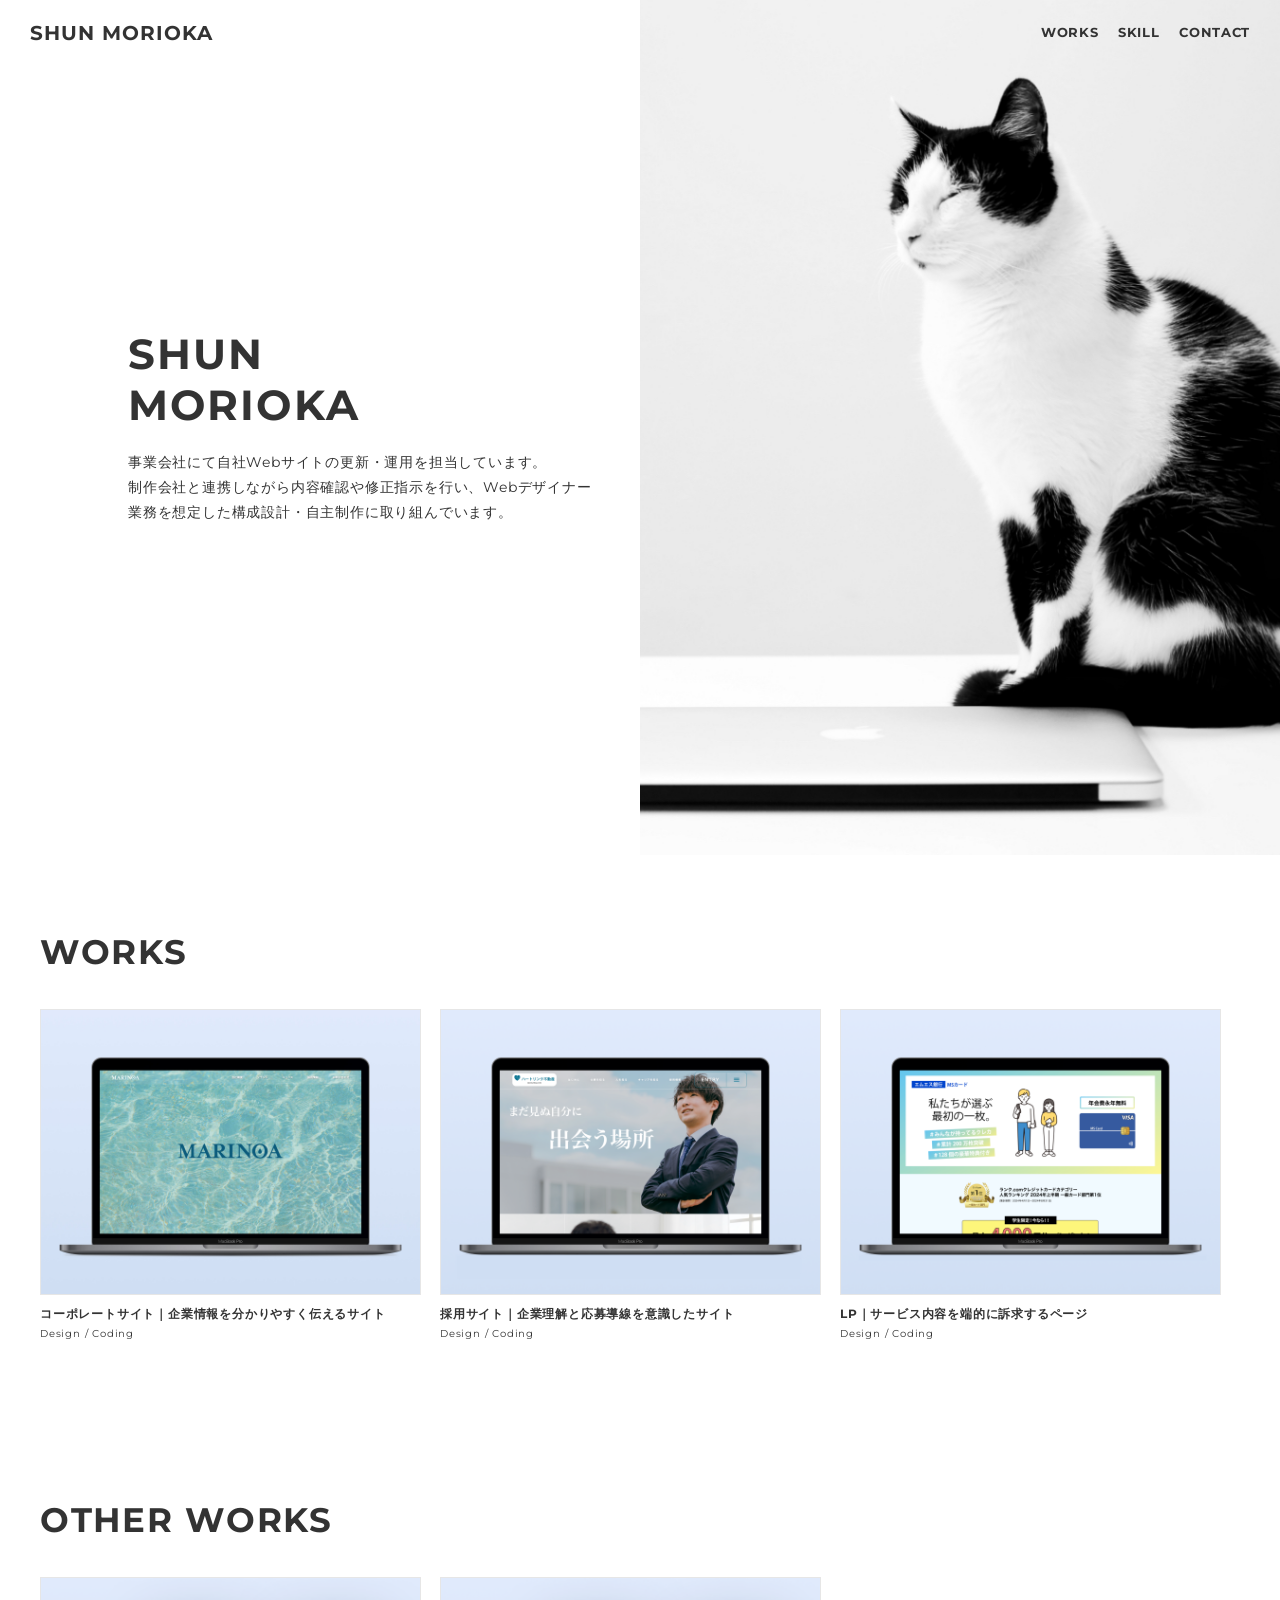
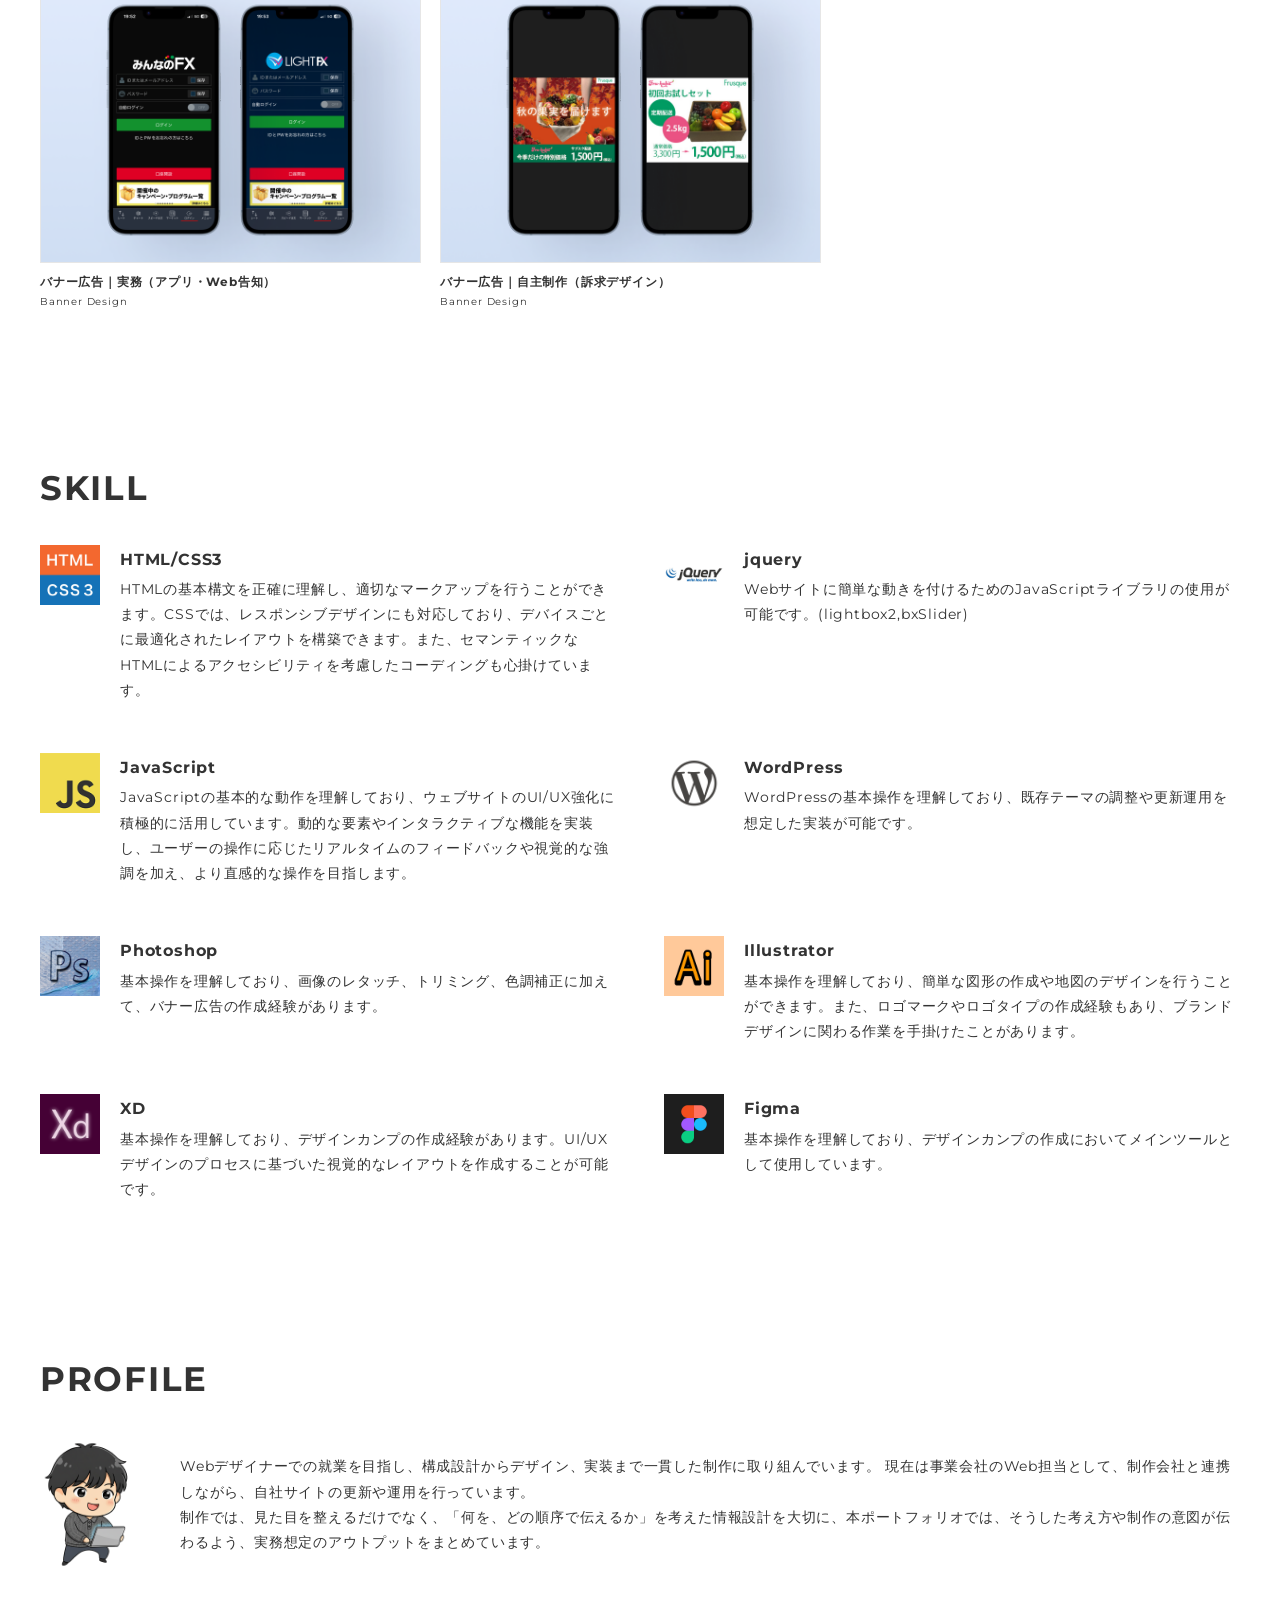
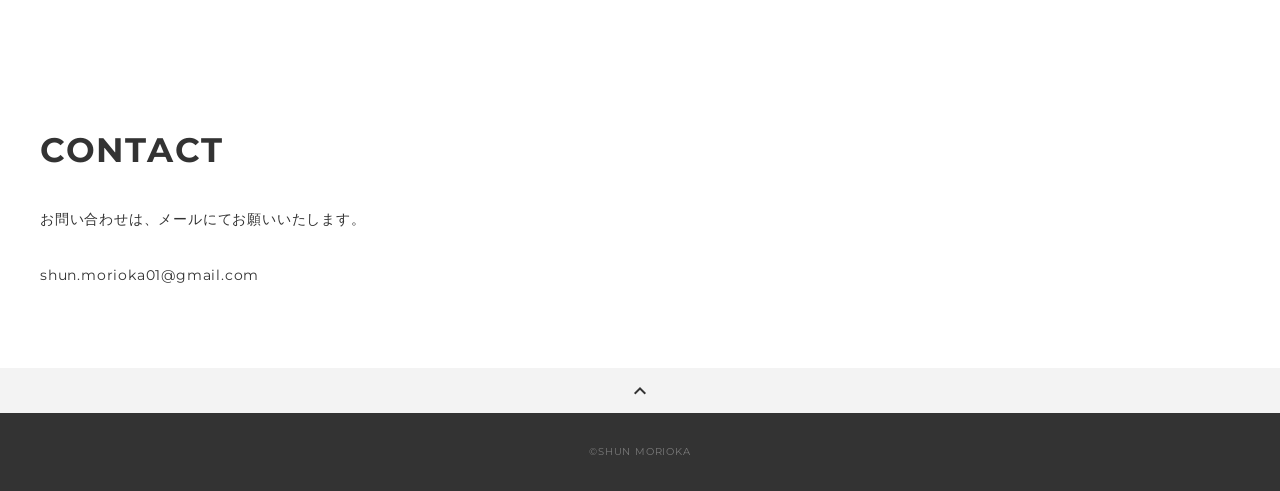
==== index.html @ bbfbe87e "プロフィールの追加" ====
<!DOCTYPE html>
<html>

<head>
  <meta charset="utf-8">
  <meta name="viewport" content="width=device-width,initial-scale=1.0,user-scalable=no">
  <meta property="og:type" content="website">
  <meta property="og:title" content="WebデザイナーSHUN MORIOKA ポートフォリオ">
  <meta property="og:url" content="URLが入る">
  <meta property="og:description" content="SHUN MORIOKAのポートフォリオサイトです。">
  <meta property="og:image" content="img/ogp.png">
  <meta name="description" content="Shun Moriokaのポートフォリオサイトです" />
  <title>SHUN MORIOKA ポートフォリオ</title>
  <link rel="preconnect" href="https://fonts.gstatic.com">
  <link rel="preconnect" href="https://fonts.gstatic.com">
  <link href="https://fonts.googleapis.com/css2?family=Montserrat:wght@400;700&display=swap" rel="stylesheet">
  <link href="https://fonts.googleapis.com/css?family=Material+Icons+Outlined" rel="stylesheet">
  <link href="css/ress.css" media="all" rel="stylesheet" type="text/css" />
  <link href="css/style.css" media="all" rel="stylesheet" type="text/css" />
  <link rel="icon" href="img/favicon.ico" />
  <link rel="canonical" href="URLが入る" />
</head>

<body>
  <div class="wrapper">

    <!-- header -->
    <header class="header ">
      <div class="header-inner">
        <h1 class="header-logo">
          <a href=".">SHUN MORIOKA</a>
        </h1>
        <nav class="header-nav">
          <ul class="header-nav-list">
            <li class="header-nav-item"><a href="#works">WORKS</a></li>
            <li class="header-nav-item"><a href="#skill">SKILL</a></li>
            <li class="header-nav-item"><a href="#contact">CONTACT</a></li>
          </ul>
        </nav>
      </div>
    </header>
    <!-- /header -->

    <main class="content">

      <!-- split -->
      <div class="split">
        <div class="split-body">
          <p class="split-title">SHUN<br>MORIOKA</p>
          <p class="split-text">
            事業会社にて自社Webサイトの更新・運用を担当しています。<br>
            制作会社と連携しながら内容確認や修正指示を行い、Webデザイナー業務を想定した構成設計・自主制作に取り組んでいます。<br>
          </p>
        </div>
        <div class="split-img"></div>
      </div>
      <!-- /split -->

      <!-- works -->
      <section class="works section" id="works">
        <div class="inner">
          <h2 class="title">WORKS</h2>
          <div class="works-list">
            <a class="works-item" href="./works_01.html">
              <p class="works-img"><img src="./img/works_01.jpg" width="400" height="300" alt="" /></p>
              <p class="works-name">
                コーポレートサイト｜企業情報を分かりやすく伝えるサイト
              </p>
              <p class="works-info">Design / Coding</p>
            </a>
            <a class="works-item" href="./works_03.html">
              <p class="works-img"><img src="./img/works_03.png" alt="" width="800" height="600" /></p>
              <p class="works-name">採用サイト｜企業理解と応募導線を意識したサイト</p>
              <p class="works-info">Design / Coding</p>
            </a>
            <a class="works-item" href="./works_02.html">
              <p class="works-img"><img src="./img/works_02.png" alt="" width="800" height="600" /></p>
              <p class="works-name">LP｜サービス内容を端的に訴求するページ</p>
              <p class="works-info">Design / Coding</p>
            </a>
          </div>
        </div>
      </section>
      <section class="works section" id="works">
        <div class="inner">
          <h2 class="title">OTHER WORKS</h2>
          <div class="works-list">
            <a class="works-item" href="./works_08.html">
              <p class="works-img"><img src="./img/Shot.png" alt="" width="400" height="300" /></p>
              <p class="works-name">バナー広告｜実務（アプリ・Web告知）</p>
              <p class="works-info">Banner Design</p>
            </a>
            <a class="works-item" href="./works_09.html">
              <p class="works-img"><img src="./img/株式会社フルスク_サムネイル.png" alt="" width="400" height="300" /></p>
              <p class="works-name">バナー広告｜自主制作（訴求デザイン）</p>
              <p class="works-info">Banner Design</p>
            </a>
          </div>
        </div>
      </section>
      <!-- /works -->

      <!-- skill -->
      <section class="skill section" id="skill">
        <div class="inner">
          <h2 class="title">SKILL</h2>
          <div class="skill-list">
            <div class="skill-item">
              <p class="skill-img"><img src="./img/skill-img_01.jpg" alt="" width="300" height="300"></p>
              <div class="skill-body">
                <h3 class="skill-name">HTML/CSS3</h3>
                <p class="skill-text">
                  HTMLの基本構文を正確に理解し、適切なマークアップを行うことができます。CSSでは、レスポンシブデザインにも対応しており、デバイスごとに最適化されたレイアウトを構築できます。また、セマンティックなHTMLによるアクセシビリティを考慮したコーディングも心掛けています。
                </p>
              </div>
            </div>
            <div class="skill-item">
              <p class="skill-img"><img src="./img/skill-img_03.jpg" alt="" width="300" height="300"></p>
              <div class="skill-body">
                <h3 class="skill-name">jquery</h3>
                <p class="skill-text">
                  Webサイトに簡単な動きを付けるためのJavaScriptライブラリの使用が可能です。(lightbox2,bxSlider)</p>
              </div>
            </div>
            <div class="skill-item">
              <p class="skill-img"><img src="./img/skill-img_04.jpg" alt=""></p>
              <div class="skill-body">
                <h3 class="skill-name">JavaScript</h3>
                <p class="skill-text">
                  JavaScriptの基本的な動作を理解しており、ウェブサイトのUI/UX強化に積極的に活用しています。動的な要素やインタラクティブな機能を実装し、ユーザーの操作に応じたリアルタイムのフィードバックや視覚的な強調を加え、より直感的な操作を目指します。
                </p>
              </div>
            </div>
            <div class="skill-item">
              <p class="skill-img"><img src="./img/skill-img_02.png" alt="" width="1008" height="1008"></p>
              <div class="skill-body">
                <h3 class="skill-name">WordPress</h3>
                <p class="skill-text">
                  WordPressの基本操作を理解しており、既存テーマの調整や更新運用を想定した実装が可能です。</p>
              </div>
            </div>
            <div class="skill-item">
              <p class="skill-img"><img src="./img/skill-img_05.png" alt="" width="300" height="300"></p>
              <div class="skill-body">
                <h3 class="skill-name">Photoshop</h3>
                <p class="skill-text">
                  基本操作を理解しており、画像のレタッチ、トリミング、色調補正に加えて、バナー広告の作成経験があります。</p>
              </div>
            </div>
            <div class="skill-item">
              <p class="skill-img"><img src="./img/skill-img_06.jpg" alt="" width="300" height="300"></p>
              <div class="skill-body">
                <h3 class="skill-name">Illustrator</h3>
                <p class="skill-text">
                  基本操作を理解しており、簡単な図形の作成や地図のデザインを行うことができます。また、ロゴマークやロゴタイプの作成経験もあり、ブランドデザインに関わる作業を手掛けたことがあります。</p>
              </div>
            </div>
            <div class="skill-item">
              <p class="skill-img"><img src="./img/skill-img_07.png" alt=""></p>
              <div class="skill-body">
                <h3 class="skill-name">XD</h3>
                <p class="skill-text">
                  基本操作を理解しており、デザインカンプの作成経験があります。UI/UXデザインのプロセスに基づいた視覚的なレイアウトを作成することが可能です。</p>
              </div>
            </div>
            <div class="skill-item">
              <p class="skill-img"><img src="./img/skill-img_08.jpg" alt="" width="180" height="180"></p>
              <div class="skill-body">
                <h3 class="skill-name">Figma</h3>
                <p class="skill-text">
                  基本操作を理解しており、デザインカンプの作成においてメインツールとして使用しています。</p>
              </div>
            </div>
          </div>
        </div>
      </section>
      <!-- /skill -->

      <!-- profile -->
      <section class="profile section" id="profile">
        <div class="inner">
          <h2 class="title">PROFILE</h2>
          <div class="profile-item">
            <p class="profile-img"><img src="./img/Firefly_パソコンを無地に、エフェクトもなしに 787154.png" alt="" width="864" height="1184" ></p>
              <p class="profile-text">
                Webデザイナーでの就業を目指し、構成設計からデザイン、実装まで一貫した制作に取り組んでいます。
                現在は事業会社のWeb担当として、制作会社と連携しながら、自社サイトの更新や運用を行っています。<br>
                制作では、見た目を整えるだけでなく、「何を、どの順序で伝えるか」を考えた情報設計を大切に、本ポートフォリオでは、そうした考え方や制作の意図が伝わるよう、実務想定のアウトプットをまとめています。<br>
                
              </p>
            </div>
          </div>
        </div>
  </div>
  </section>
  <!-- /profile -->

  <!-- contact -->
  <section class="contact section" id="contact">
    <div class="inner">
      <h2 class="title">CONTACT</h2>
      <p class="lead">
        お問い合わせは、<br class="sp-only">メールにてお願いいたします。
      </p>
      <div class="contact-list">
        <!-- <a class="contact-item" href="https://twitter.com/" target="_blank" rel="noopener">Twitter</a>
            <a class="contact-item" href="https://www.instagram.com/" target="_blank" rel="noopener">Instagram</a> -->
        <span class="contact-item">shun.morioka01@gmail.com</span>
      </div>
    </div>
  </section>
  <!-- /contact -->
  <div class="page-top" id="js-page-top">
    <span class="material-icons-outlined">expand_less</span>
  </div>
  </main>

  <!-- footer -->
  <footer class="footer">
    <div class="copyright">&copy;SHUN MORIOKA</div>
  </footer>
  <!-- /footer -->

  </div>
  <script src="https://ajax.googleapis.com/ajax/libs/jquery/3.5.1/jquery.min.js"></script>
  <script type="text/javascript" src="js/script.js"></script>
</body>

</html>
---- css/ress.css ----
/*!
 * ress.css • v3.0.1
 * MIT License
 * github.com/filipelinhares/ress
 */

/* # =================================================================
   # Global selectors
   # ================================================================= */

html {
  box-sizing: border-box;
  word-break: normal;
  -moz-tab-size: 4;
  tab-size: 4;

  -webkit-text-size-adjust: 100%; /* Prevent adjustments of font size after orientation changes in iOS */
}

*,
::before,
::after {
  box-sizing: inherit;
  background-repeat: no-repeat; /* Set `background-repeat: no-repeat` to all elements and pseudo elements */
}

::before,
::after {
  vertical-align: inherit;
  text-decoration: inherit; /* Inherit text-decoration and vertical align to ::before and ::after pseudo elements */
}

* {
  margin: 0;
  padding: 0; /* Reset `padding` and `margin` of all elements */
}

/* # =================================================================
   # General elements
   # ================================================================= */

hr {
  overflow: visible; /* Show the overflow in Edge and IE */
  height: 0; /* Add the correct box sizing in Firefox */
}

details,
main {
  display: block; /* Render the `main` element consistently in IE. */
}

summary {
  display: list-item; /* Add the correct display in all browsers */
}

small {
  font-size: 80%; /* Set font-size to 80% in `small` elements */
}

[hidden] {
  display: none; /* Add the correct display in IE */
}

abbr[title] {
  /* Add the correct text decoration in Chrome, Edge, IE, Opera, and Safari */
  text-decoration: underline;
  text-decoration: underline dotted;
  border-bottom: none; /* Remove the bottom border in Chrome 57 */
}

a {
  background-color: transparent; /* Remove the gray background on active links in IE 10 */
}

a:active,
a:hover {
  outline-width: 0; /* Remove the outline when hovering in all browsers */
}

code,
kbd,
pre,
samp {
  font-family: monospace, monospace; /* Specify the font family of code elements */
}

pre {
  font-size: 1em; /* Correct the odd `em` font sizing in all browsers */
}

b,
strong {
  font-weight: bolder; /* Add the correct font weight in Chrome, Edge, and Safari */
}

/* https://gist.github.com/unruthless/413930 */
sub,
sup {
  position: relative;
  font-size: 75%;
  line-height: 0;
  vertical-align: baseline;
}

sub {
  bottom: -.25em;
}

sup {
  top: -.5em;
}

/* # =================================================================
   # Forms
   # ================================================================= */

input {
  border-radius: 0;
}

/* Replace pointer cursor in disabled elements */
[disabled] {
  cursor: default;
}

[type="number"]::-webkit-inner-spin-button,
[type="number"]::-webkit-outer-spin-button {
  height: auto; /* Correct the cursor style of increment and decrement buttons in Chrome */
}

[type="search"] {
  outline-offset: -2px; /* Correct the outline style in Safari */

  -webkit-appearance: textfield; /* Correct the odd appearance in Chrome and Safari */
}

[type="search"]::-webkit-search-decoration {
  -webkit-appearance: none; /* Remove the inner padding in Chrome and Safari on macOS */
}

textarea {
  overflow: auto; /* Internet Explorer 11+ */
  resize: vertical; /* Specify textarea resizability */
}

button,
input,
optgroup,
select,
textarea {
  font: inherit; /* Specify font inheritance of form elements */
}

optgroup {
  font-weight: bold; /* Restore the font weight unset by the previous rule */
}

button {
  overflow: visible; /* Address `overflow` set to `hidden` in IE 8/9/10/11 */
}

button,
select {
  text-transform: none; /* Firefox 40+, Internet Explorer 11- */
}

/* Apply cursor pointer to button elements */
button,
[type="button"],
[type="reset"],
[type="submit"],
[role="button"] {
  cursor: pointer;
  color: inherit;
}

/* Remove inner padding and border in Firefox 4+ */
button::-moz-focus-inner,
[type="button"]::-moz-focus-inner,
[type="reset"]::-moz-focus-inner,
[type="submit"]::-moz-focus-inner {
  padding: 0;
  border-style: none;
}

/* Replace focus style removed in the border reset above */
button:-moz-focusring,
[type="button"]::-moz-focus-inner,
[type="reset"]::-moz-focus-inner,
[type="submit"]::-moz-focus-inner {
  outline: 1px dotted ButtonText;
}

button,
html [type="button"],
/* Prevent a WebKit bug where (2) destroys native `audio` and `video`controls in Android 4 */
[type="reset"],
[type="submit"] {
  -webkit-appearance: button; /* Correct the inability to style clickable types in iOS */
}

/* Remove the default button styling in all browsers */
button,
input,
select,
textarea {
  border-style: none;
  background-color: transparent;
}

/* Style select like a standard input */
select {
  -webkit-appearance: none; /* Chrome 41+ */
  -moz-appearance: none; /* Firefox 36+ */
}

select::-ms-expand {
  display: none; /* Internet Explorer 11+ */
}

select::-ms-value {
  color: currentColor; /* Internet Explorer 11+ */
}

legend {
  display: table; /* Correct the text wrapping in Edge and IE */
  max-width: 100%; /* Correct the text wrapping in Edge and IE */
  max-width: 100%; /* Correct the text wrapping in Edge 18- and IE */
  white-space: normal; /* Correct the text wrapping in Edge and IE */
  color: inherit; /* Correct the color inheritance from `fieldset` elements in IE */
  border: 0; /* Correct `color` not being inherited in IE 8/9/10/11 */
}

::-webkit-file-upload-button {
  font: inherit; /* Change font properties to `inherit` in Chrome and Safari */
  color: inherit;
  /* Correct the inability to style clickable types in iOS and Safari */

  -webkit-appearance: button;
}

/* # =================================================================
   # Specify media element style
   # ================================================================= */

img {
  border-style: none; /* Remove border when inside `a` element in IE 8/9/10 */
}

/* Add the correct vertical alignment in Chrome, Firefox, and Opera */
progress {
  vertical-align: baseline;
}

/* # =================================================================
   # Accessibility
   # ================================================================= */

/* Hide content from screens but not screenreaders */
@media screen {
  [hidden~="screen"] {
    display: inherit;
  }
  [hidden~="screen"]:not(:active):not(:focus):not(:target) {
    position: absolute !important;
    clip: rect(0 0 0 0) !important;
  }
}

/* Specify the progress cursor of updating elements */
[aria-busy="true"] {
  cursor: progress;
}

/* Specify the pointer cursor of trigger elements */
[aria-controls] {
  cursor: pointer;
}

/* Specify the unstyled cursor of disabled, not-editable, or otherwise inoperable elements */
[aria-disabled] {
  cursor: default;
}
---- css/style.css ----
body {
  font-family: "Montserrat","Helvetica Neue",Arial,"Hiragino Kaku Gothic ProN","Hiragino Sans",Meiryo,sans-serif;
  font-size: 14px;
  line-height: 1.8;
  letter-spacing: .8px;
  color: #333;
}

a {
  transition: opacity .3s;
  text-decoration: none;
  color: #1ca9e3;
}

img {
  max-width: 100%;
  height: auto;
  vertical-align: bottom;
  border-style: none;
}

ul,
li {
  list-style: none;
}

.pc-only {
  display: block;
}

.sp-only {
  display: none;
}

/*--------------------------------
 レイアウト
---------------------------------*/
.section {
  padding: 80px 0;
}

.inner {
  max-width: 1340px;
  margin: 0 auto;
  padding: 0 40px;
}

/*--------------------------------
 見出し
---------------------------------*/
.title {
  font-size: 34px;
  font-weight: normal;
  font-weight: bold;
  line-height: 1;
  margin-bottom: 40px;
  letter-spacing: .05em;
  color: #333;
}

.lead {
  margin-bottom: 30px;
}

/*--------------------------------
ヘッダー
---------------------------------*/
.header {
  position: fixed;
  top: 0;
  z-index: 1;
  width: 100%;
}

.header-inner {
  display: flex;
  align-items: center;
  justify-content: space-between;
  padding: 20px 30px;
}

.header-logo {
  font-size: 20px;
  font-weight: bold;
  line-height: 1.2;
  margin-right: 20px;
  letter-spacing: .05em;
}

.header-logo a {
  color: #333;
}

.header-nav-list {
  display: flex;
  justify-content: space-between;
}

.header-nav-item:not(:last-child) {
  margin-right: 20px;
}

.header-nav-item a {
  font-size: 13px;
  font-weight: bold;
  padding: 5px 0;
  letter-spacing: .05em;
  color: #333;
}

.header-nav-item a:hover {
  opacity: .8;
}

/*--------------------------------
 スプリットスクリーン
---------------------------------*/
.split {
  display: flex;
  align-items: center;
  flex-wrap: wrap;
  justify-content: space-between;
}

.split-body {
  width: 50%;
  padding-right: 3%;
  padding-left: 10%;
}

.split-img {
  width: 50%;
  height: 95vh;
  background-image: url(../img/mv.jpg);
  background-repeat: no-repeat;
  background-position: center center;
  background-size: cover;
}

.split-title {
  font-size: 42px;
  font-weight: bold;
  line-height: 1.2;
  margin-bottom: 20px;
  letter-spacing: .05em;
}

/*--------------------------------
 Works
---------------------------------*/
.works-list {
  display: flex;
  flex-wrap: wrap;
  margin-bottom: -40px;
}

.works-item {
  width: 31.74603%;
  margin-right: 1.58730%;
  margin-bottom: 40px;
  color: #333;
}

.works-item:hover {
  opacity: .9;
}

.works-item:nth-of-type(3n) {
  margin-right: 0;
}

.works-img img {
  border: 1px solid #e6e6e6;
}

.works-name {
  font-size: 12px;
  font-weight: bold;
  margin-top: 8px;
}

.works-info {
  font-size: 10px;
}

/*--------------------------------
 Skill
---------------------------------*/
.skill-list {
  display: flex;
  flex-wrap: wrap;
  justify-content: space-between;
  margin-bottom: -50px;
}

.skill-item {
  display: flex;
  align-items: flex-start;
  justify-content: space-between;
  width: 48%;
  margin-bottom: 50px;
}

.skill-img {
  width: 60px;
  height: auto;
  margin-right: 20px;
}

.skill-body {
  flex: 1;
}

.skill-name {
  margin-bottom: 3px;
}

/*--------------------------------
 Profile
---------------------------------*/
.profile-item {
  display: flex;
  justify-content: space-between;
  align-items: center;
  gap: 40px;

}

.profile-img {
  width: 100px;
  transform: scale(-1, 1);
    flex-shrink: 0;
}
/*--------------------------------
 Contact
---------------------------------*/
.contact-item:not(:last-child) {
  margin-right: 10px;
}

.contact-text {
  margin-top: 10px;
}
/*--------------------------------
 ページトップ
---------------------------------*/
.page-top {
  font-weight: bold;
  padding: 10px;
  cursor: pointer;
  text-align: center;
  background-color: #f3f3f3;
}

.page-top .material-icons-outlined {
  vertical-align: bottom;
}

/*--------------------------------
 フッター
---------------------------------*/
.footer {
  padding: 30px;
  background-color: #333;
}

.copyright {
  font-size: 10px;
  text-align: center;
  color: #797979;
}
/*--------------------------------
 下層：Worksページ
---------------------------------*/
.article {
  padding: 80px 0;
}

.article-inner {
  max-width: 1040px;
  margin: 0 auto;
  padding: 0 20px;
}

.article-title {
  margin-bottom: 20px;
  text-align: center;
}

.article-img {
  margin-bottom: 20px;
}

.article-body {
  max-width: 720px;
  margin: 0 auto;
  margin-bottom: 80px;
}

.article-info-title {
  font-size: 15px;
}

.article-body img {
  margin-bottom: 30px;
}

.article-body p {
  margin-bottom: 30px;
}

.home-link {
  text-align: center;
}

/*media Queries 767
----------------------------------------------------*/
@media screen and (max-width: 767px) {
  body {
    font-size: 13px;
    line-height: 1.7;
  }

  .pc-only {
    display: none;
  }

  .sp-only {
    display: block;
  }

  /* 見出し */
  .title {
    font-size: 26px;
    margin-bottom: 20px;
  }

  /* レイアウト */
  .section {
    padding: 60px 0;
  }

  .inner {
    padding: 0 20px;
  }

  /* ヘッダー */
  .header-inner {
    padding: 20px;
  }

  .header-logo {
    font-size: 16px;
  }

  .header-nav-item:not(:last-child) {
    margin-right: 10px;
  }

  .header-nav-item a {
    font-size: 11px;
  }

  /* スプリットスクリーン */
  .split {
    flex-direction: column-reverse;
  }

  .split-body {
    width: 100%;
    padding-right: 3%;
    padding-left: 8%;
  }

  .split-img {
    width: 100%;
    height: 67vh;
    margin-bottom: 20px;
    background-image: url(../img/sp_mv.jpg);
  }

  .split-title {
    font-size: 32px;
  }

  /* Works */
  .works-name {
    font-size: 10px;
  }

  .works-list {
    justify-content: space-between;
  }

  .works-item {
    flex: 0 0 48%;
    margin-right: 0;
    margin-bottom: 30px;
  }

  /* Skill */
  .skill-list {
    display: block;
    margin-bottom: 0;
  }

  .skill-item {
    width: 100%;
    margin-bottom: 35px;
  }

  .skill-item:last-child {
    margin-bottom: 0;
  }

  /* フッター */
  .footer {
    padding: 20px;
  }
}
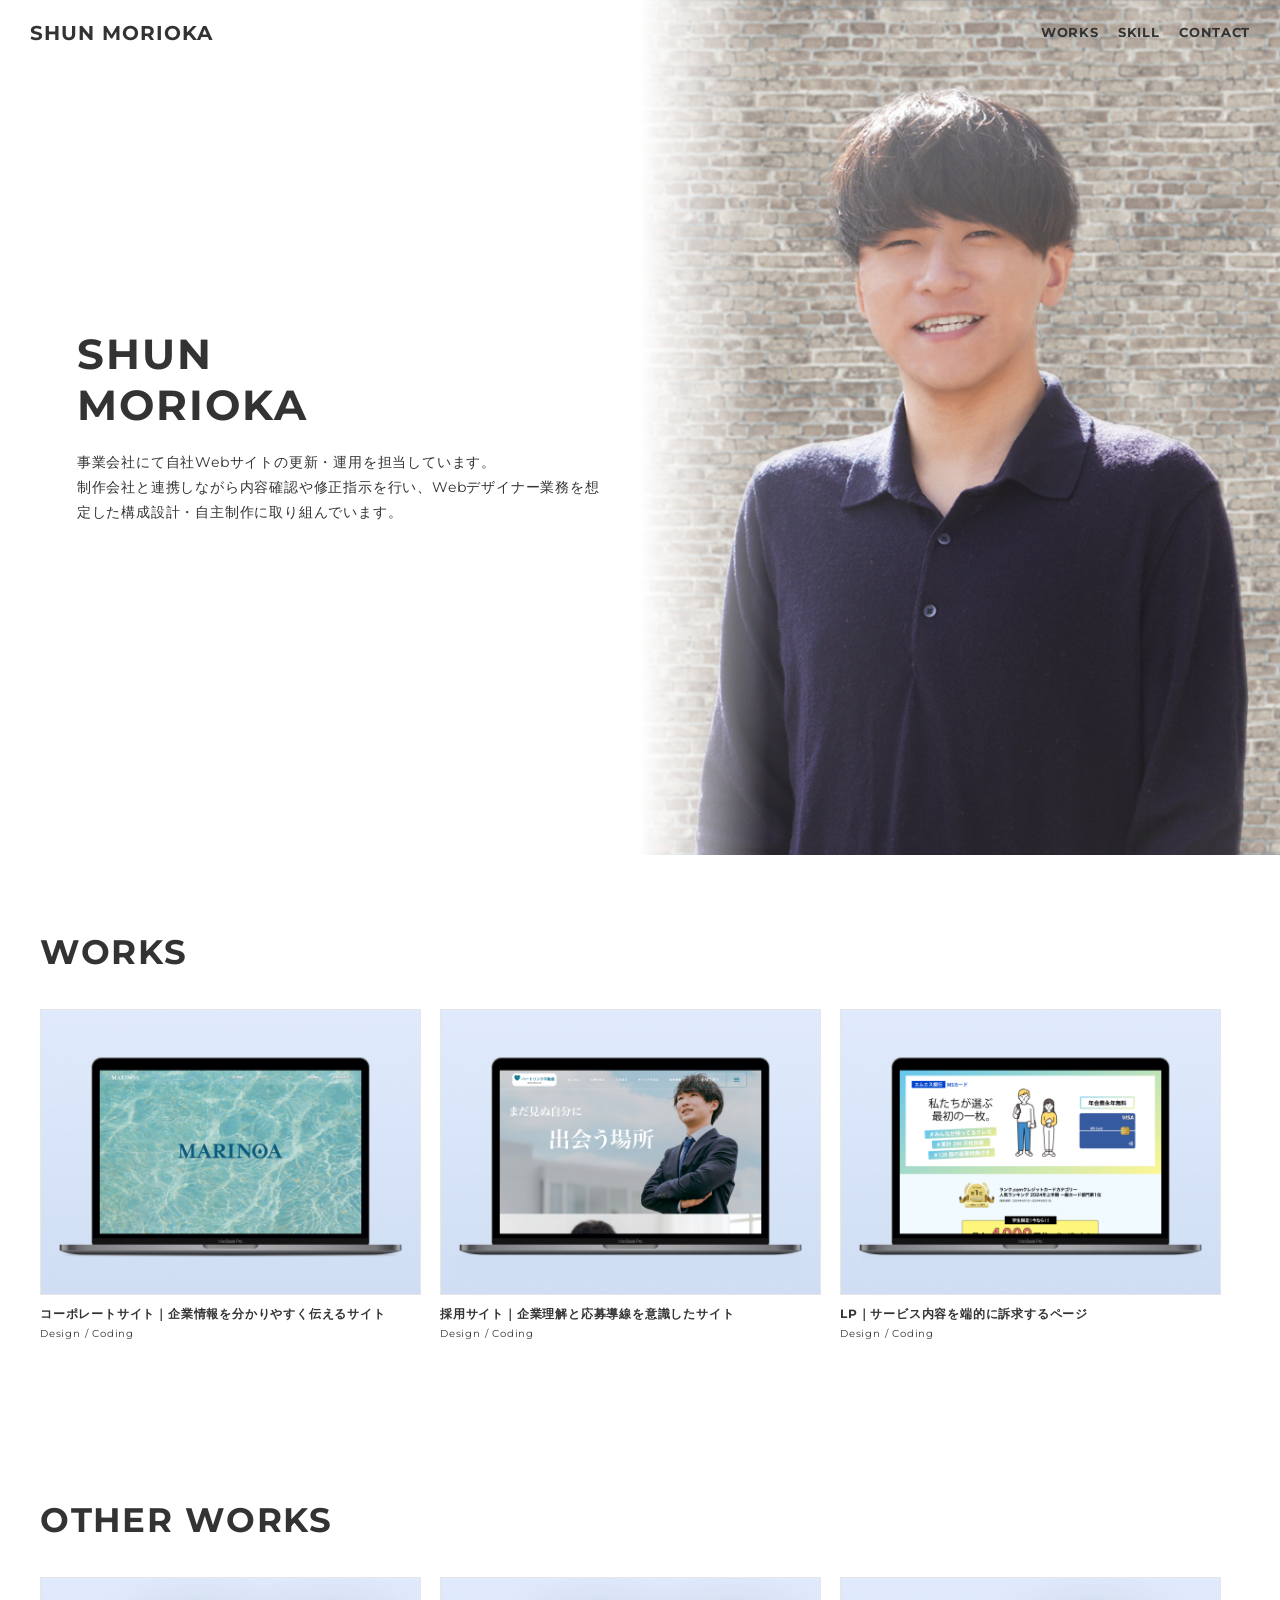
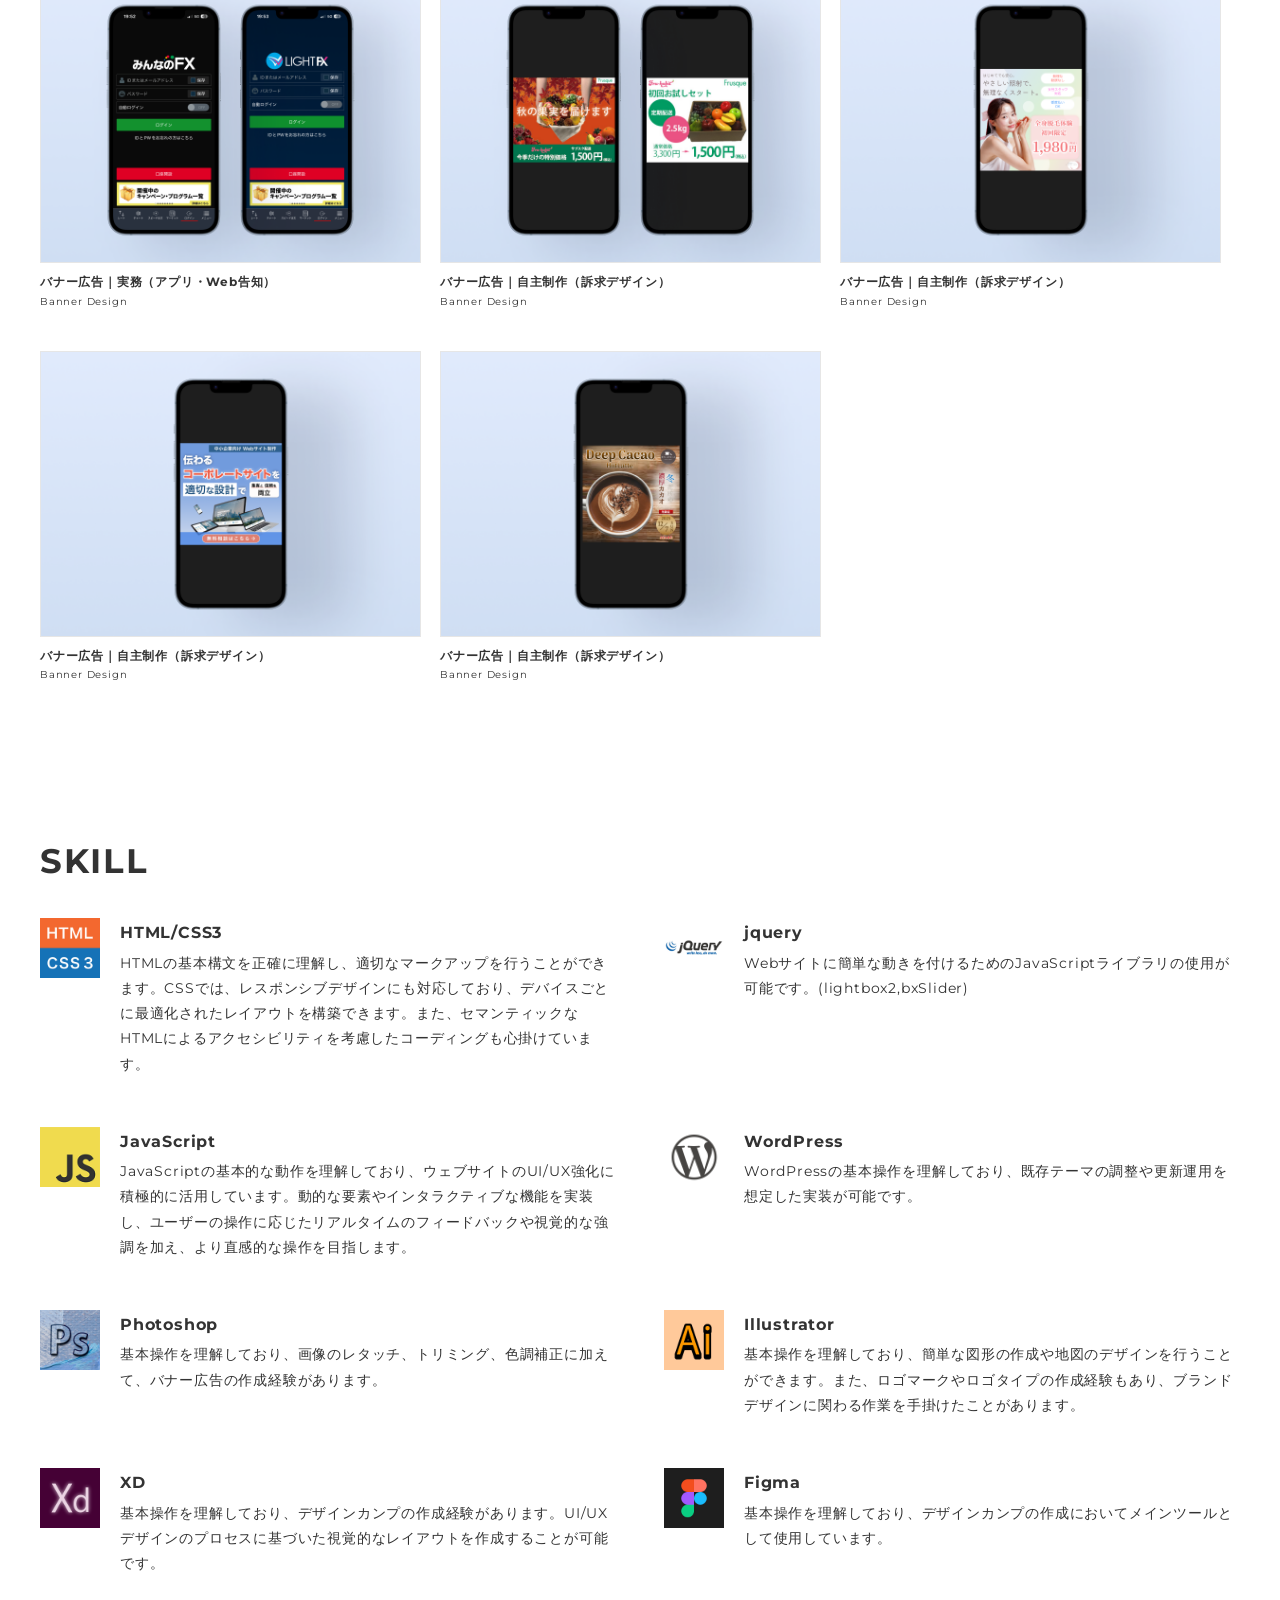
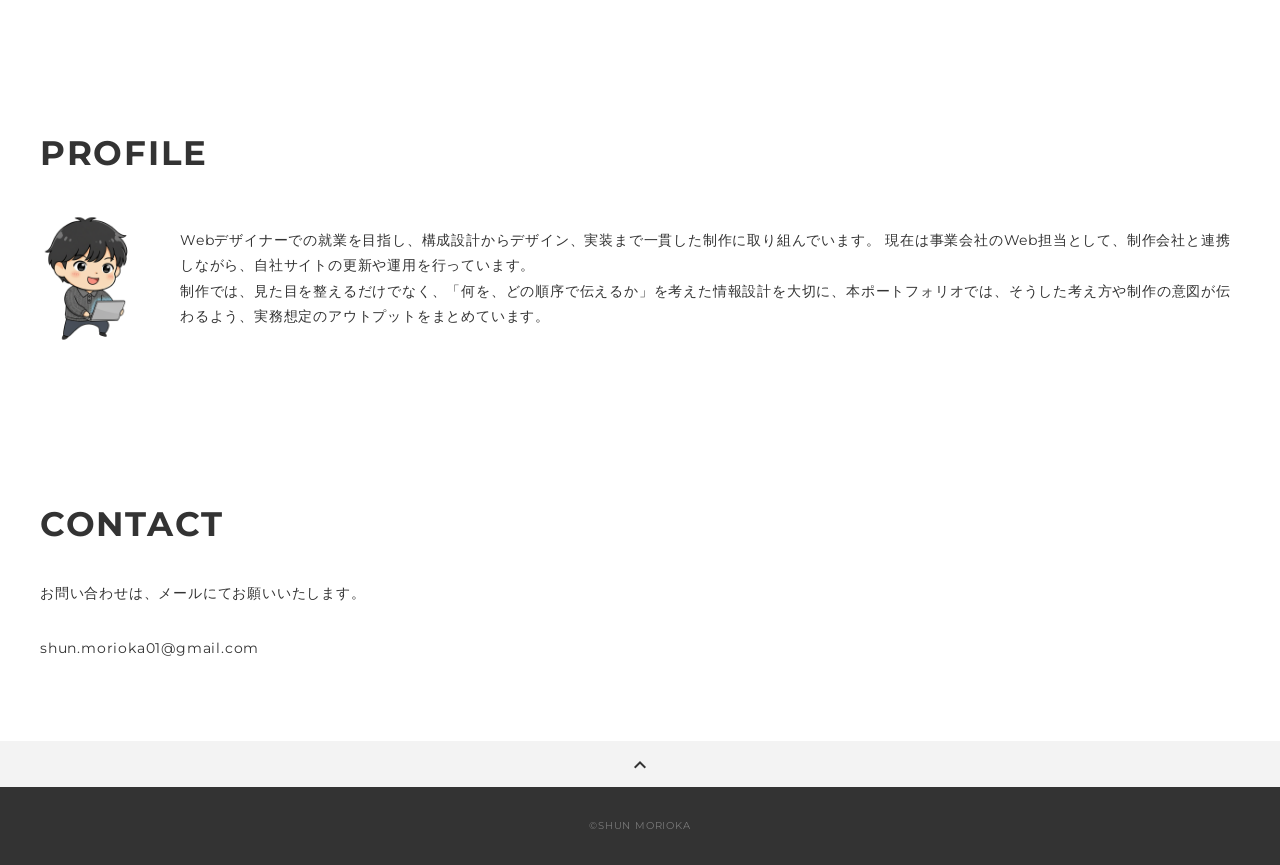
==== commit 9dcaa854: "バナーページ追加" ====
--- a/index.html
+++ b/index.html
@@ -95,6 +95,21 @@
               <p class="works-name">バナー広告｜自主制作（訴求デザイン）</p>
               <p class="works-info">Banner Design</p>
             </a>
+            <a class="works-item" href="./works_10.html">
+              <p class="works-img"><img src="./img/works_10.png" alt="" width="400" height="300" /></p>
+              <p class="works-name">バナー広告｜自主制作（訴求デザイン）</p>
+              <p class="works-info">Banner Design</p>
+            </a>
+            <a class="works-item" href="./works_11.html">
+              <p class="works-img"><img src="/img/works_11.png" alt="" width="400" height="300" /></p>
+              <p class="works-name">バナー広告｜自主制作（訴求デザイン）</p>
+              <p class="works-info">Banner Design</p>
+            </a>
+            <a class="works-item" href="./works_12.html">
+              <p class="works-img"><img src="./img/works_12.png" alt="" width="400" height="300" /></p>
+              <p class="works-name">バナー広告｜自主制作（訴求デザイン）</p>
+              <p class="works-info">Banner Design</p>
+            </a>
           </div>
         </div>
       </section>
@@ -181,16 +196,16 @@
         <div class="inner">
           <h2 class="title">PROFILE</h2>
           <div class="profile-item">
-            <p class="profile-img"><img src="./img/Firefly_パソコンを無地に、エフェクトもなしに 787154.png" alt="" width="864" height="1184" ></p>
-              <p class="profile-text">
-                Webデザイナーでの就業を目指し、構成設計からデザイン、実装まで一貫した制作に取り組んでいます。
-                現在は事業会社のWeb担当として、制作会社と連携しながら、自社サイトの更新や運用を行っています。<br>
-                制作では、見た目を整えるだけでなく、「何を、どの順序で伝えるか」を考えた情報設計を大切に、本ポートフォリオでは、そうした考え方や制作の意図が伝わるよう、実務想定のアウトプットをまとめています。<br>
-                
-              </p>
-            </div>
-          </div>
-        </div>
+            <p class="profile-img"><img src="./img/man.png" alt="" width="864" height="1184"></p>
+            <p class="profile-text">
+              Webデザイナーでの就業を目指し、構成設計からデザイン、実装まで一貫した制作に取り組んでいます。
+              現在は事業会社のWeb担当として、制作会社と連携しながら、自社サイトの更新や運用を行っています。<br>
+              制作では、見た目を整えるだけでなく、「何を、どの順序で伝えるか」を考えた情報設計を大切に、本ポートフォリオでは、そうした考え方や制作の意図が伝わるよう、実務想定のアウトプットをまとめています。<br>
+
+            </p>
+          </div>
+        </div>
+  </div>
   </div>
   </section>
   <!-- /profile -->
--- a/css/style.css
+++ b/css/style.css
@@ -125,13 +125,13 @@
 .split-body {
   width: 50%;
   padding-right: 3%;
-  padding-left: 10%;
+  padding-left: 6%;
 }
 
 .split-img {
   width: 50%;
   height: 95vh;
-  background-image: url(../img/mv.jpg);
+  background: linear-gradient(to left , transparent 0% , transparent 80% , #fff 100%) , url(../img/portfolio-mv_pc.png);
   background-repeat: no-repeat;
   background-position: center center;
   background-size: cover;
@@ -376,7 +376,7 @@
     width: 100%;
     height: 67vh;
     margin-bottom: 20px;
-    background-image: url(../img/sp_mv.jpg);
+    background-image: url(../img/portfolio-mv_sp.png);
   }
 
   .split-title {
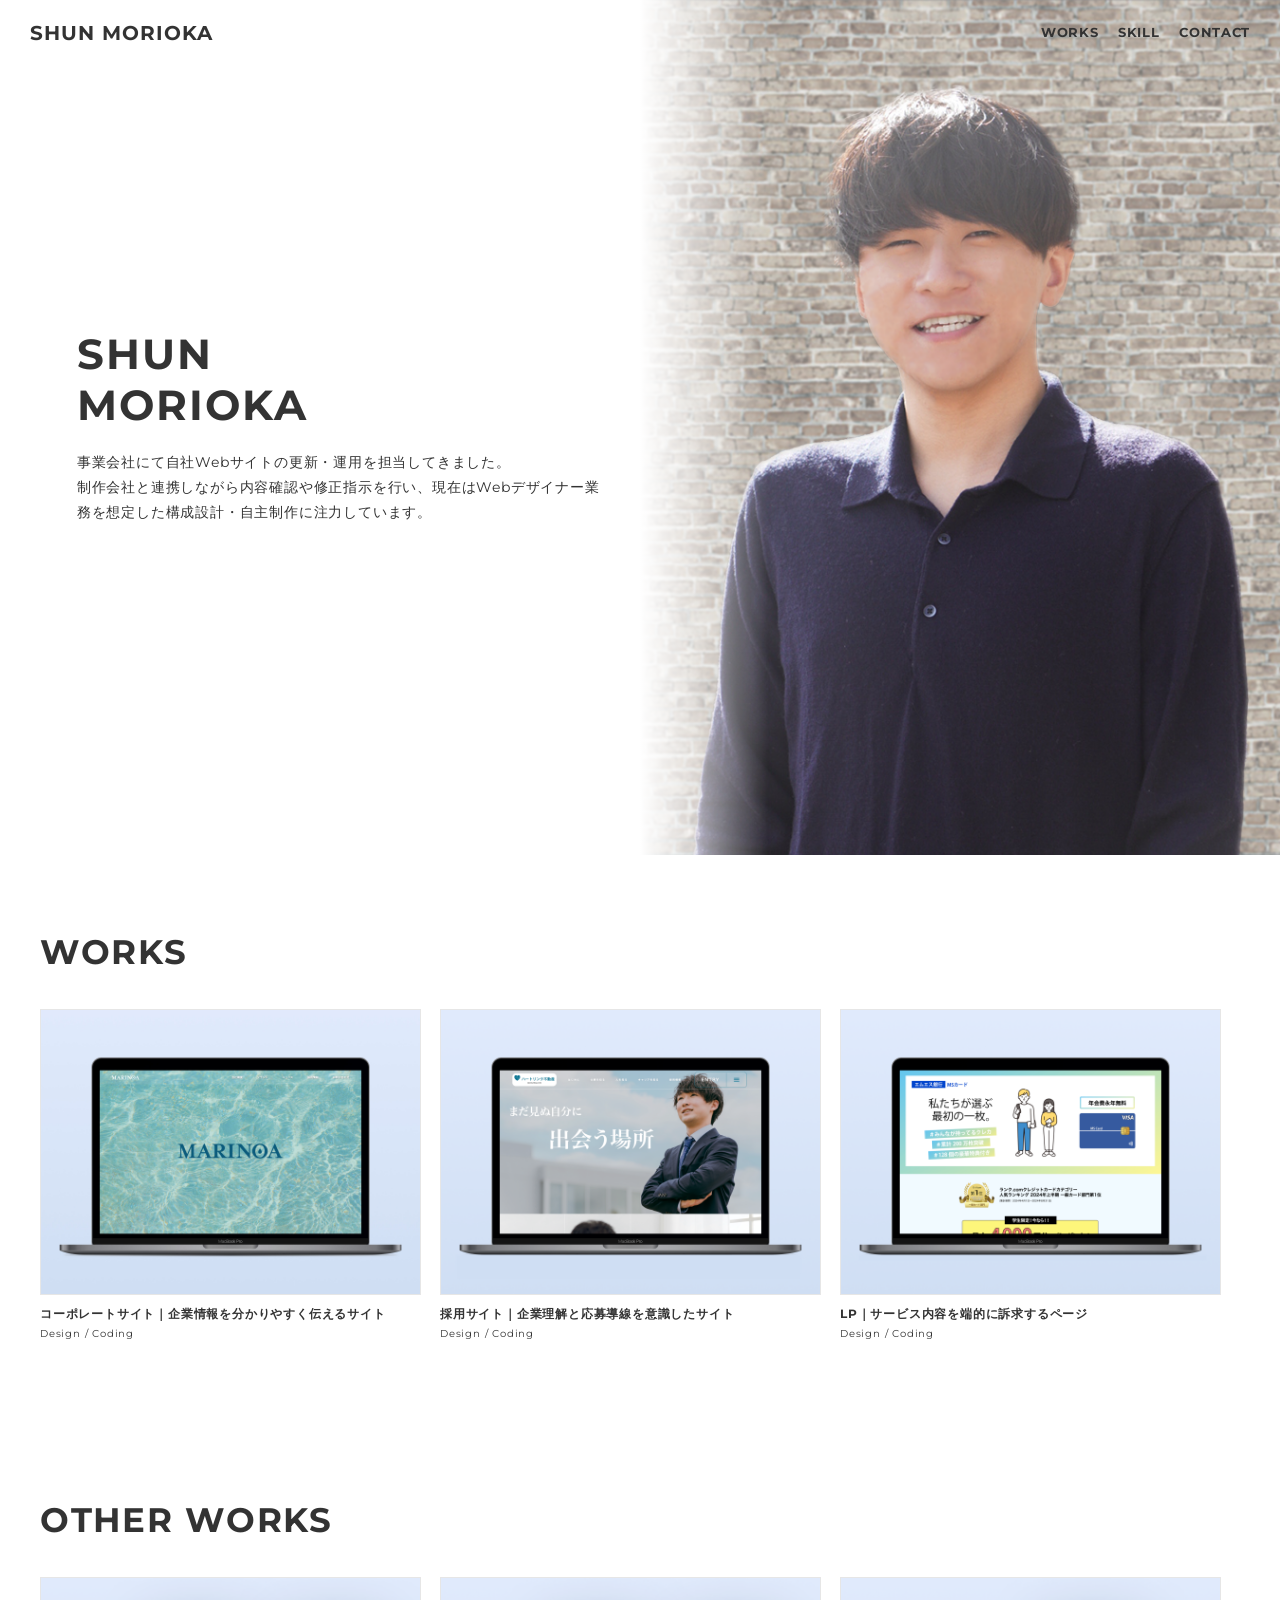
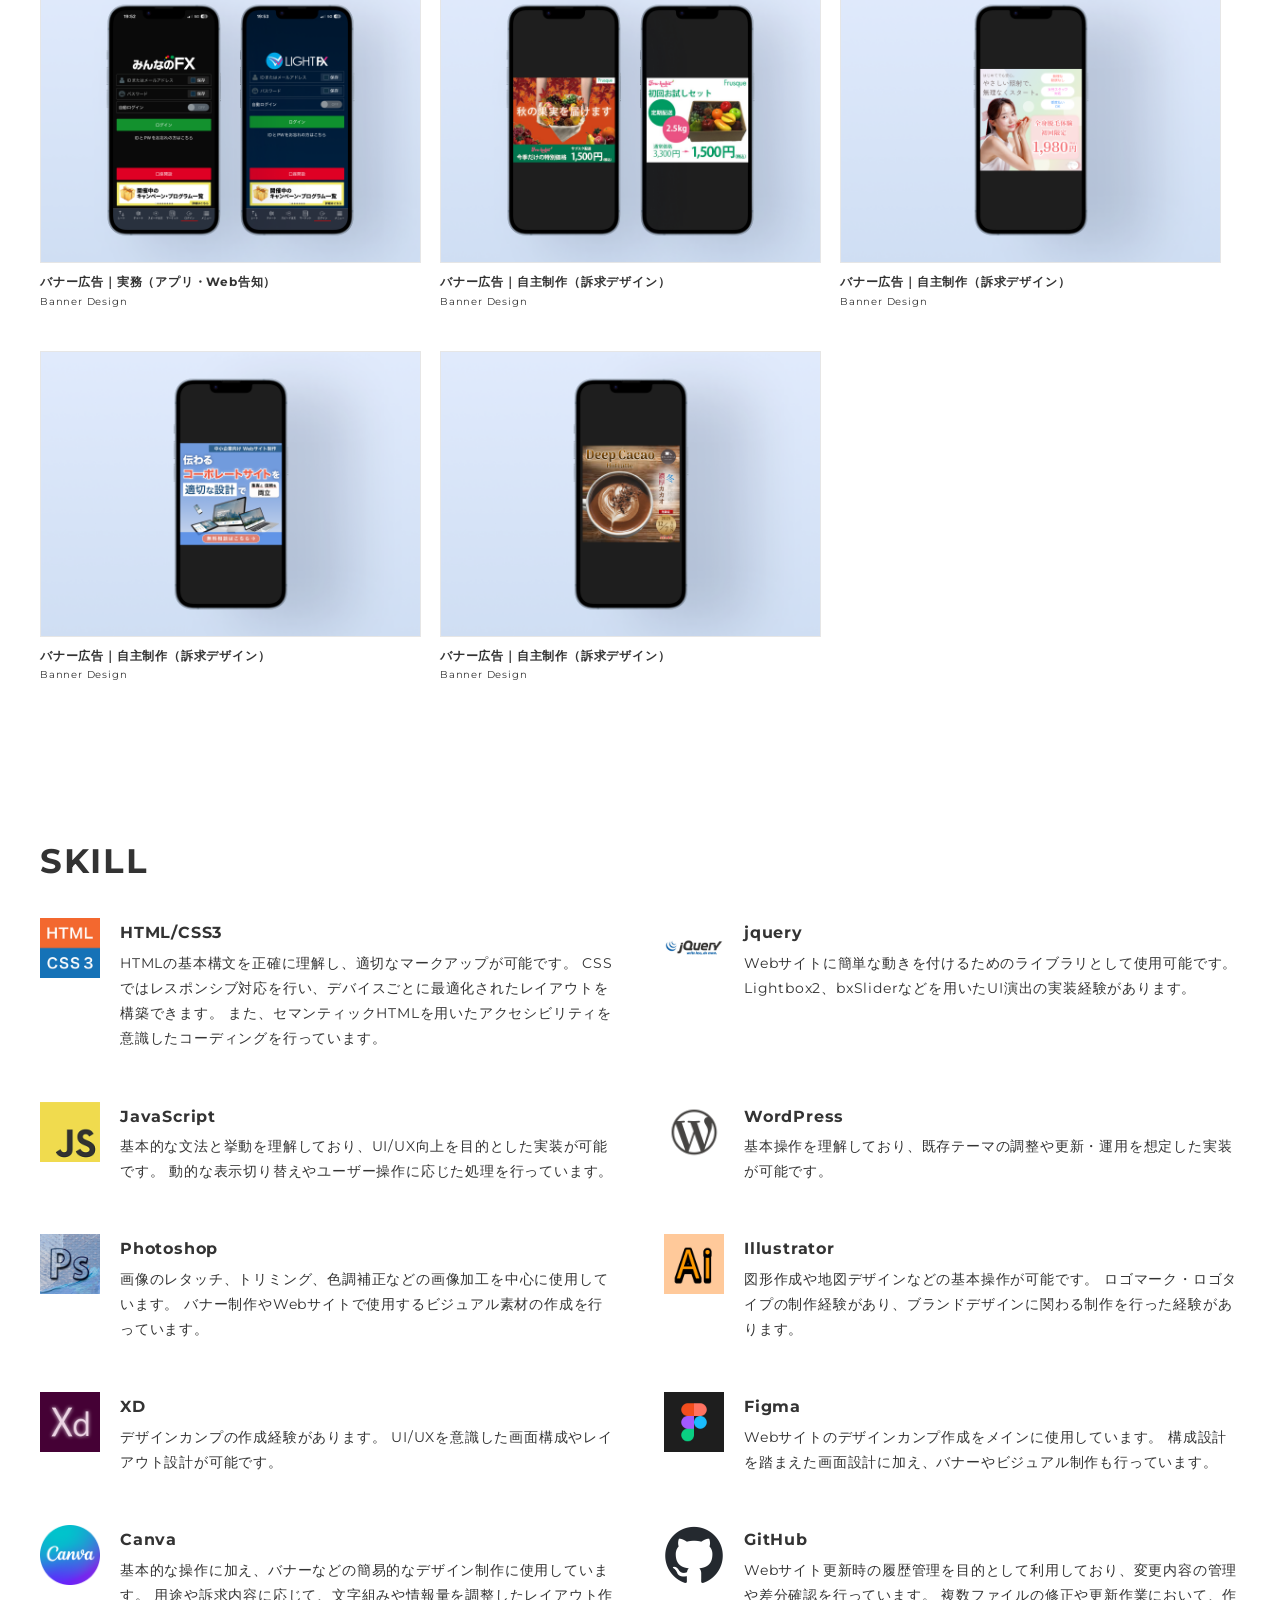
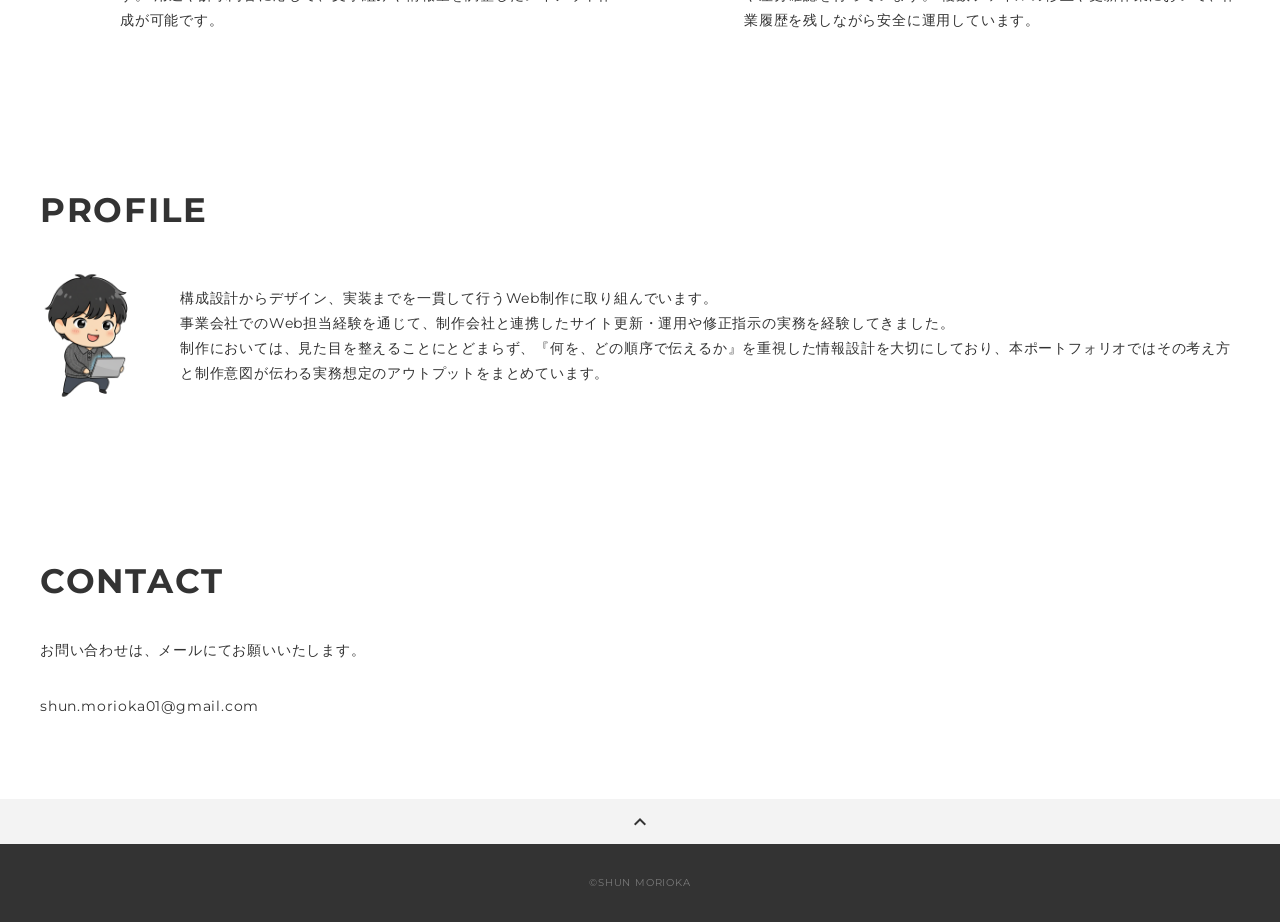
==== commit f1313c73: "TOP：文言の更新" ====
--- a/index.html
+++ b/index.html
@@ -48,8 +48,8 @@
         <div class="split-body">
           <p class="split-title">SHUN<br>MORIOKA</p>
           <p class="split-text">
-            事業会社にて自社Webサイトの更新・運用を担当しています。<br>
-            制作会社と連携しながら内容確認や修正指示を行い、Webデザイナー業務を想定した構成設計・自主制作に取り組んでいます。<br>
+            事業会社にて自社Webサイトの更新・運用を担当してきました。<br>
+            制作会社と連携しながら内容確認や修正指示を行い、現在はWebデザイナー業務を想定した構成設計・自主制作に注力しています。<br>
           </p>
         </div>
         <div class="split-img"></div>
@@ -101,7 +101,7 @@
               <p class="works-info">Banner Design</p>
             </a>
             <a class="works-item" href="./works_11.html">
-              <p class="works-img"><img src="/img/works_11.png" alt="" width="400" height="300" /></p>
+              <p class="works-img"><img src="./img/works_11.png" alt="" width="400" height="300" /></p>
               <p class="works-name">バナー広告｜自主制作（訴求デザイン）</p>
               <p class="works-info">Banner Design</p>
             </a>
@@ -125,7 +125,9 @@
               <div class="skill-body">
                 <h3 class="skill-name">HTML/CSS3</h3>
                 <p class="skill-text">
-                  HTMLの基本構文を正確に理解し、適切なマークアップを行うことができます。CSSでは、レスポンシブデザインにも対応しており、デバイスごとに最適化されたレイアウトを構築できます。また、セマンティックなHTMLによるアクセシビリティを考慮したコーディングも心掛けています。
+                  HTMLの基本構文を正確に理解し、適切なマークアップが可能です。
+                  CSSではレスポンシブ対応を行い、デバイスごとに最適化されたレイアウトを構築できます。
+                  また、セマンティックHTMLを用いたアクセシビリティを意識したコーディングを行っています。
                 </p>
               </div>
             </div>
@@ -134,7 +136,8 @@
               <div class="skill-body">
                 <h3 class="skill-name">jquery</h3>
                 <p class="skill-text">
-                  Webサイトに簡単な動きを付けるためのJavaScriptライブラリの使用が可能です。(lightbox2,bxSlider)</p>
+                  Webサイトに簡単な動きを付けるためのライブラリとして使用可能です。
+                  Lightbox2、bxSliderなどを用いたUI演出の実装経験があります。</p>
               </div>
             </div>
             <div class="skill-item">
@@ -142,7 +145,8 @@
               <div class="skill-body">
                 <h3 class="skill-name">JavaScript</h3>
                 <p class="skill-text">
-                  JavaScriptの基本的な動作を理解しており、ウェブサイトのUI/UX強化に積極的に活用しています。動的な要素やインタラクティブな機能を実装し、ユーザーの操作に応じたリアルタイムのフィードバックや視覚的な強調を加え、より直感的な操作を目指します。
+                  基本的な文法と挙動を理解しており、UI/UX向上を目的とした実装が可能です。
+                  動的な表示切り替えやユーザー操作に応じた処理を行っています。
                 </p>
               </div>
             </div>
@@ -151,7 +155,7 @@
               <div class="skill-body">
                 <h3 class="skill-name">WordPress</h3>
                 <p class="skill-text">
-                  WordPressの基本操作を理解しており、既存テーマの調整や更新運用を想定した実装が可能です。</p>
+                  基本操作を理解しており、既存テーマの調整や更新・運用を想定した実装が可能です。</p>
               </div>
             </div>
             <div class="skill-item">
@@ -159,7 +163,8 @@
               <div class="skill-body">
                 <h3 class="skill-name">Photoshop</h3>
                 <p class="skill-text">
-                  基本操作を理解しており、画像のレタッチ、トリミング、色調補正に加えて、バナー広告の作成経験があります。</p>
+                  画像のレタッチ、トリミング、色調補正などの画像加工を中心に使用しています。
+                  バナー制作やWebサイトで使用するビジュアル素材の作成を行っています。</p>
               </div>
             </div>
             <div class="skill-item">
@@ -167,7 +172,8 @@
               <div class="skill-body">
                 <h3 class="skill-name">Illustrator</h3>
                 <p class="skill-text">
-                  基本操作を理解しており、簡単な図形の作成や地図のデザインを行うことができます。また、ロゴマークやロゴタイプの作成経験もあり、ブランドデザインに関わる作業を手掛けたことがあります。</p>
+                  図形作成や地図デザインなどの基本操作が可能です。
+                  ロゴマーク・ロゴタイプの制作経験があり、ブランドデザインに関わる制作を行った経験があります。</p>
               </div>
             </div>
             <div class="skill-item">
@@ -175,7 +181,8 @@
               <div class="skill-body">
                 <h3 class="skill-name">XD</h3>
                 <p class="skill-text">
-                  基本操作を理解しており、デザインカンプの作成経験があります。UI/UXデザインのプロセスに基づいた視覚的なレイアウトを作成することが可能です。</p>
+                  デザインカンプの作成経験があります。
+                  UI/UXを意識した画面構成やレイアウト設計が可能です。</p>
               </div>
             </div>
             <div class="skill-item">
@@ -183,7 +190,26 @@
               <div class="skill-body">
                 <h3 class="skill-name">Figma</h3>
                 <p class="skill-text">
-                  基本操作を理解しており、デザインカンプの作成においてメインツールとして使用しています。</p>
+                  Webサイトのデザインカンプ作成をメインに使用しています。
+                  構成設計を踏まえた画面設計に加え、バナーやビジュアル制作も行っています。</p>
+              </div>
+            </div>
+            <div class="skill-item">
+              <p class="skill-img"><img src="./img/skill-img_09.png" alt="" width="180" height="180"></p>
+              <div class="skill-body">
+                <h3 class="skill-name">Canva</h3>
+                <p class="skill-text">
+                  基本的な操作に加え、バナーなどの簡易的なデザイン制作に使用しています。
+                  用途や訴求内容に応じて、文字組みや情報量を調整したレイアウト作成が可能です。</p>
+              </div>
+            </div>
+            <div class="skill-item">
+              <p class="skill-img"><img src="./img/skill-img_10.png" alt="" width="180" height="180"></p>
+              <div class="skill-body">
+                <h3 class="skill-name">GitHub</h3>
+                <p class="skill-text">
+                  Webサイト更新時の履歴管理を目的として利用しており、変更内容の管理や差分確認を行っています。
+                  複数ファイルの修正や更新作業において、作業履歴を残しながら安全に運用しています。</p>
               </div>
             </div>
           </div>
@@ -198,10 +224,9 @@
           <div class="profile-item">
             <p class="profile-img"><img src="./img/man.png" alt="" width="864" height="1184"></p>
             <p class="profile-text">
-              Webデザイナーでの就業を目指し、構成設計からデザイン、実装まで一貫した制作に取り組んでいます。
-              現在は事業会社のWeb担当として、制作会社と連携しながら、自社サイトの更新や運用を行っています。<br>
-              制作では、見た目を整えるだけでなく、「何を、どの順序で伝えるか」を考えた情報設計を大切に、本ポートフォリオでは、そうした考え方や制作の意図が伝わるよう、実務想定のアウトプットをまとめています。<br>
-
+              構成設計からデザイン、実装までを一貫して行うWeb制作に取り組んでいます。<br>
+              事業会社でのWeb担当経験を通じて、制作会社と連携したサイト更新・運用や修正指示の実務を経験してきました。<br>
+              制作においては、見た目を整えることにとどまらず、『何を、どの順序で伝えるか』を重視した情報設計を大切にしており、本ポートフォリオではその考え方と制作意図が伝わる実務想定のアウトプットをまとめています。<br>
             </p>
           </div>
         </div>
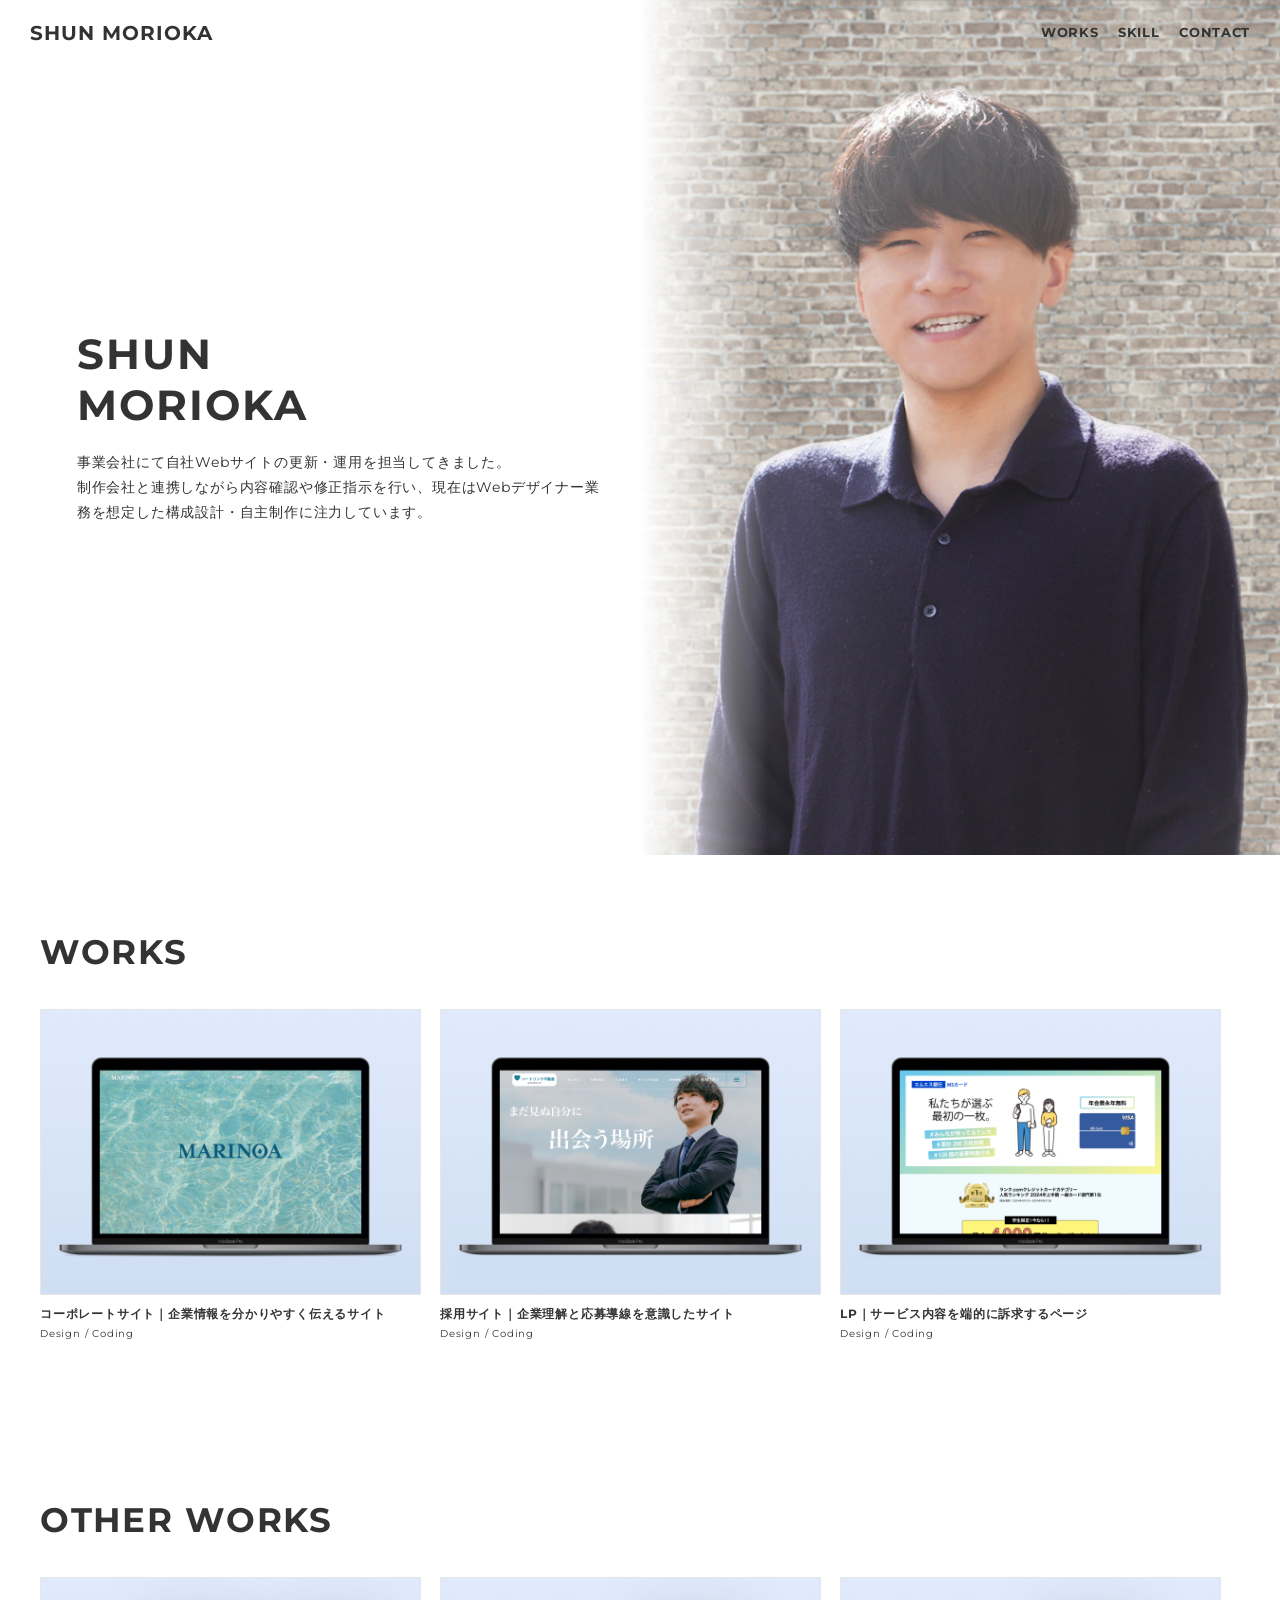
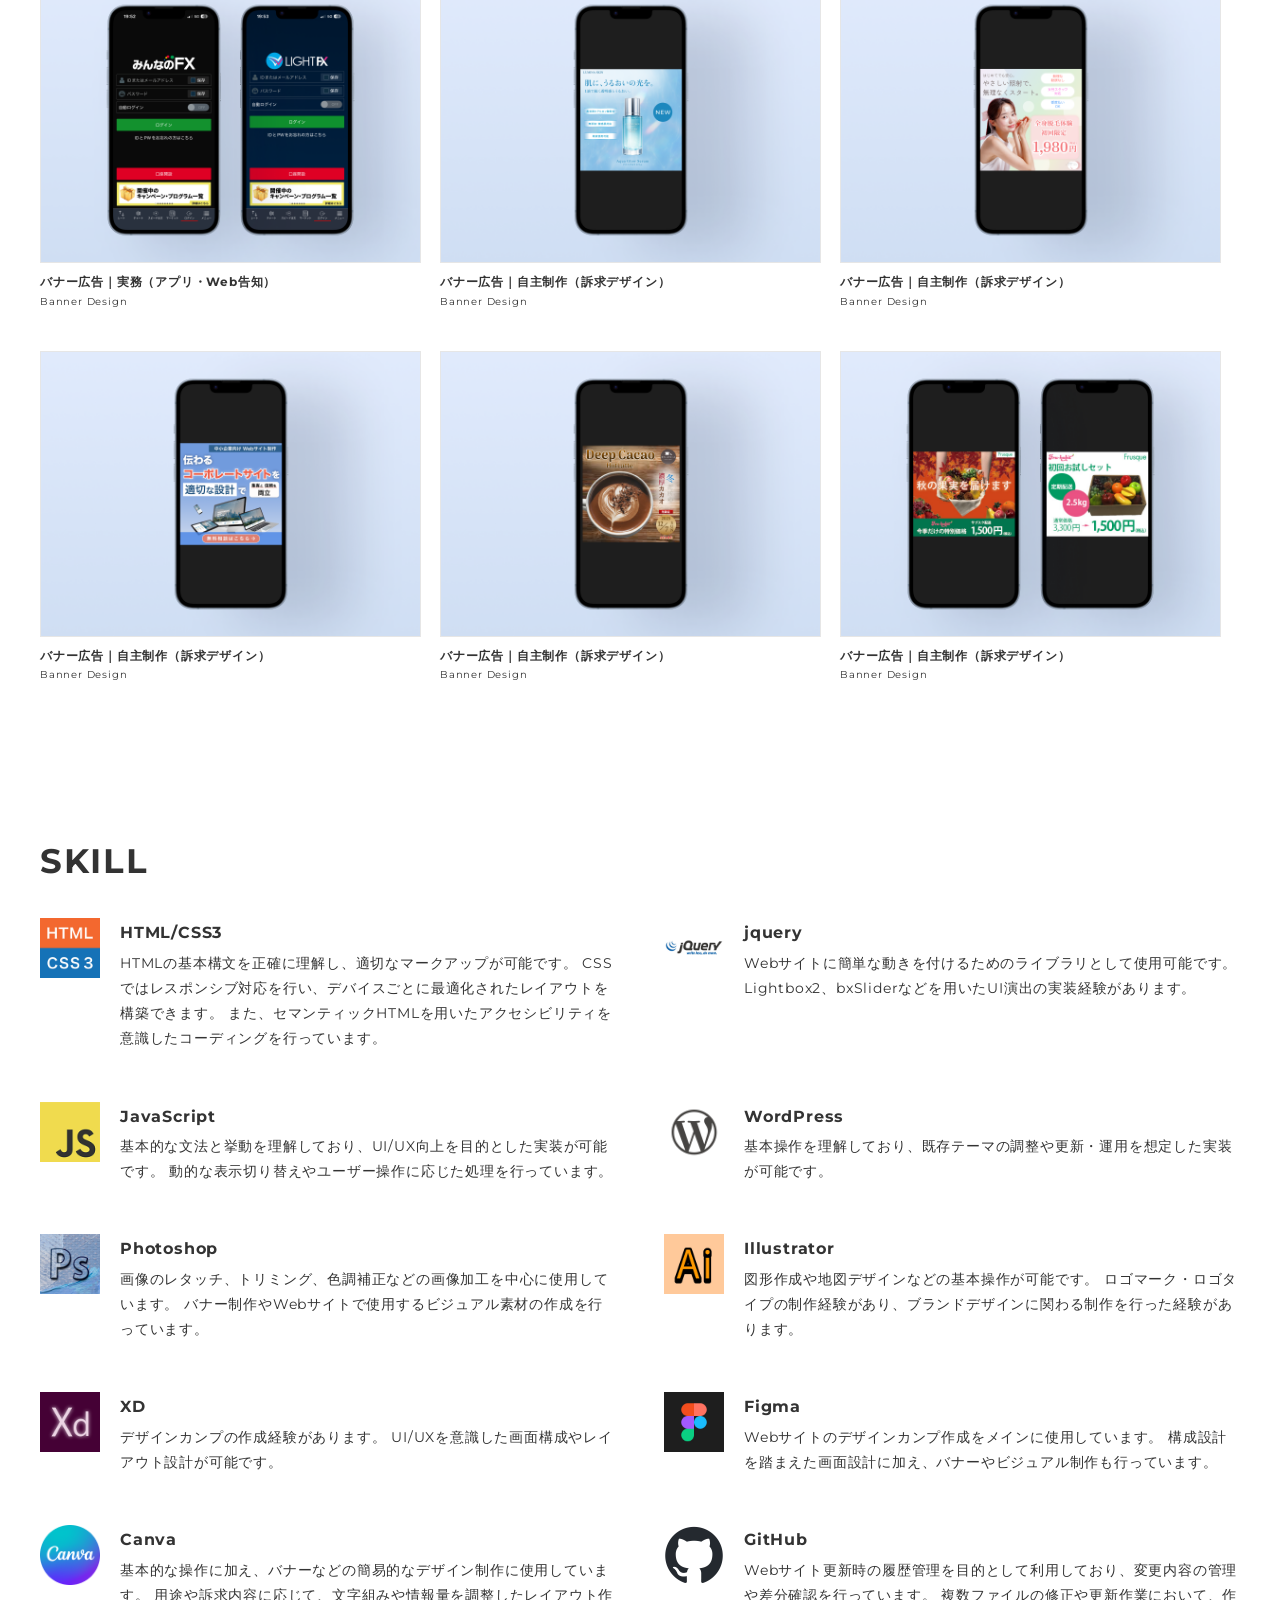
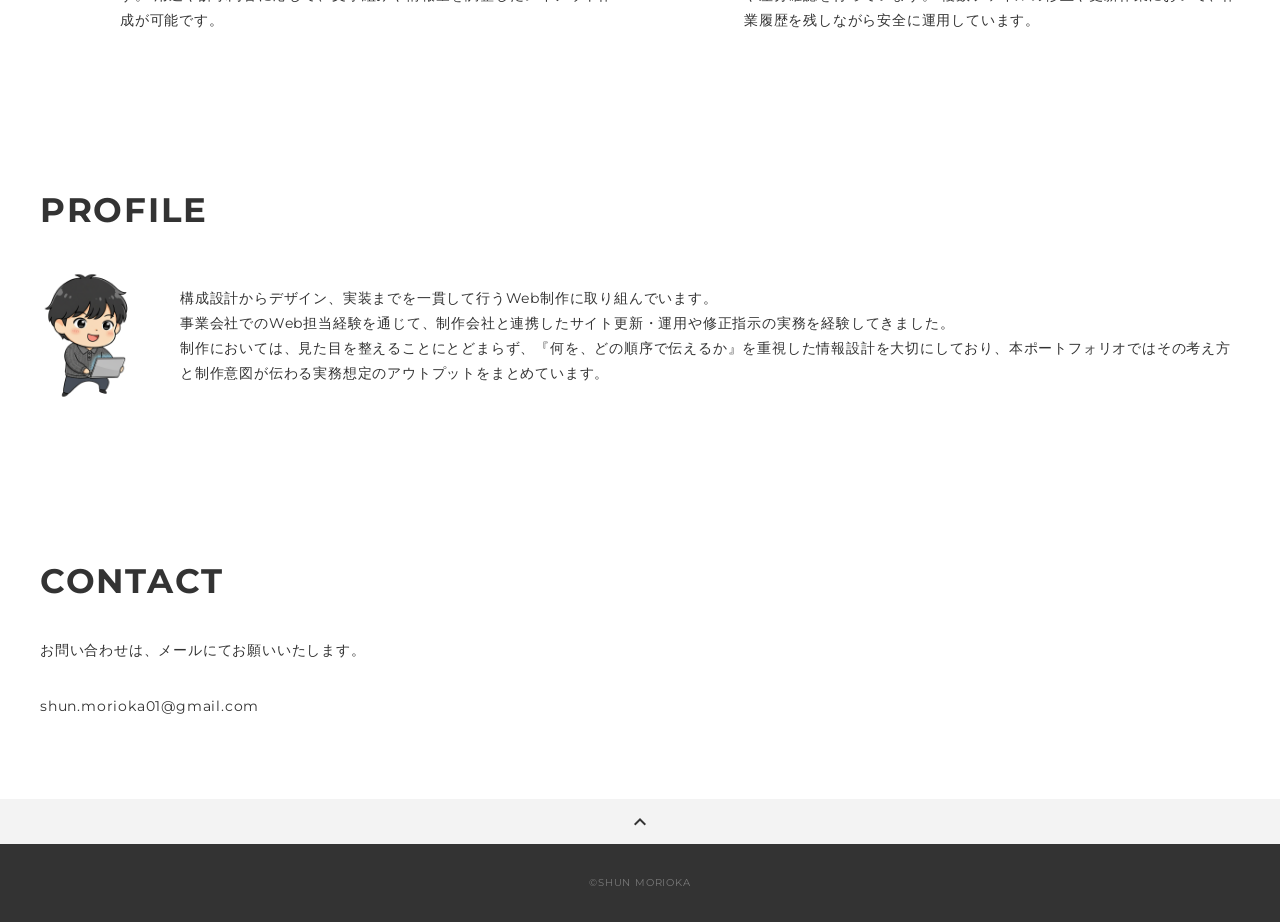
==== commit 3fb004ff: "新規バナー追加" ====
--- a/index.html
+++ b/index.html
@@ -90,23 +90,29 @@
               <p class="works-name">バナー広告｜実務（アプリ・Web告知）</p>
               <p class="works-info">Banner Design</p>
             </a>
+            <a class="works-item" href="./works_13.html">
+              <p class="works-img"><img src="./img/works_13.png" alt="" width="400" height="300" /></p>
+              <p class="works-name">バナー広告｜自主制作（訴求デザイン）</p>
+              <p class="works-info">Banner Design</p>
+            </a>
+            <a class="works-item" href="./works_10.html">
+              <p class="works-img"><img src="./img/works_10.png" alt="" width="400" height="300" /></p>
+              <p class="works-name">バナー広告｜自主制作（訴求デザイン）</p>
+              <p class="works-info">Banner Design</p>
+            </a>
+            <a class="works-item" href="./works_11.html">
+              <p class="works-img"><img src="./img/works_11.png" alt="" width="400" height="300" /></p>
+              <p class="works-name">バナー広告｜自主制作（訴求デザイン）</p>
+              <p class="works-info">Banner Design</p>
+            </a>
+            <a class="works-item" href="./works_12.html">
+              <p class="works-img"><img src="./img/works_12.png" alt="" width="400" height="300" /></p>
+              <p class="works-name">バナー広告｜自主制作（訴求デザイン）</p>
+              <p class="works-info">Banner Design</p>
+            </a>
+
             <a class="works-item" href="./works_09.html">
               <p class="works-img"><img src="./img/株式会社フルスク_サムネイル.png" alt="" width="400" height="300" /></p>
-              <p class="works-name">バナー広告｜自主制作（訴求デザイン）</p>
-              <p class="works-info">Banner Design</p>
-            </a>
-            <a class="works-item" href="./works_10.html">
-              <p class="works-img"><img src="./img/works_10.png" alt="" width="400" height="300" /></p>
-              <p class="works-name">バナー広告｜自主制作（訴求デザイン）</p>
-              <p class="works-info">Banner Design</p>
-            </a>
-            <a class="works-item" href="./works_11.html">
-              <p class="works-img"><img src="./img/works_11.png" alt="" width="400" height="300" /></p>
-              <p class="works-name">バナー広告｜自主制作（訴求デザイン）</p>
-              <p class="works-info">Banner Design</p>
-            </a>
-            <a class="works-item" href="./works_12.html">
-              <p class="works-img"><img src="./img/works_12.png" alt="" width="400" height="300" /></p>
               <p class="works-name">バナー広告｜自主制作（訴求デザイン）</p>
               <p class="works-info">Banner Design</p>
             </a>
--- a/css/style.css
+++ b/css/style.css
@@ -418,3 +418,4 @@
     padding: 20px;
   }
 }
+
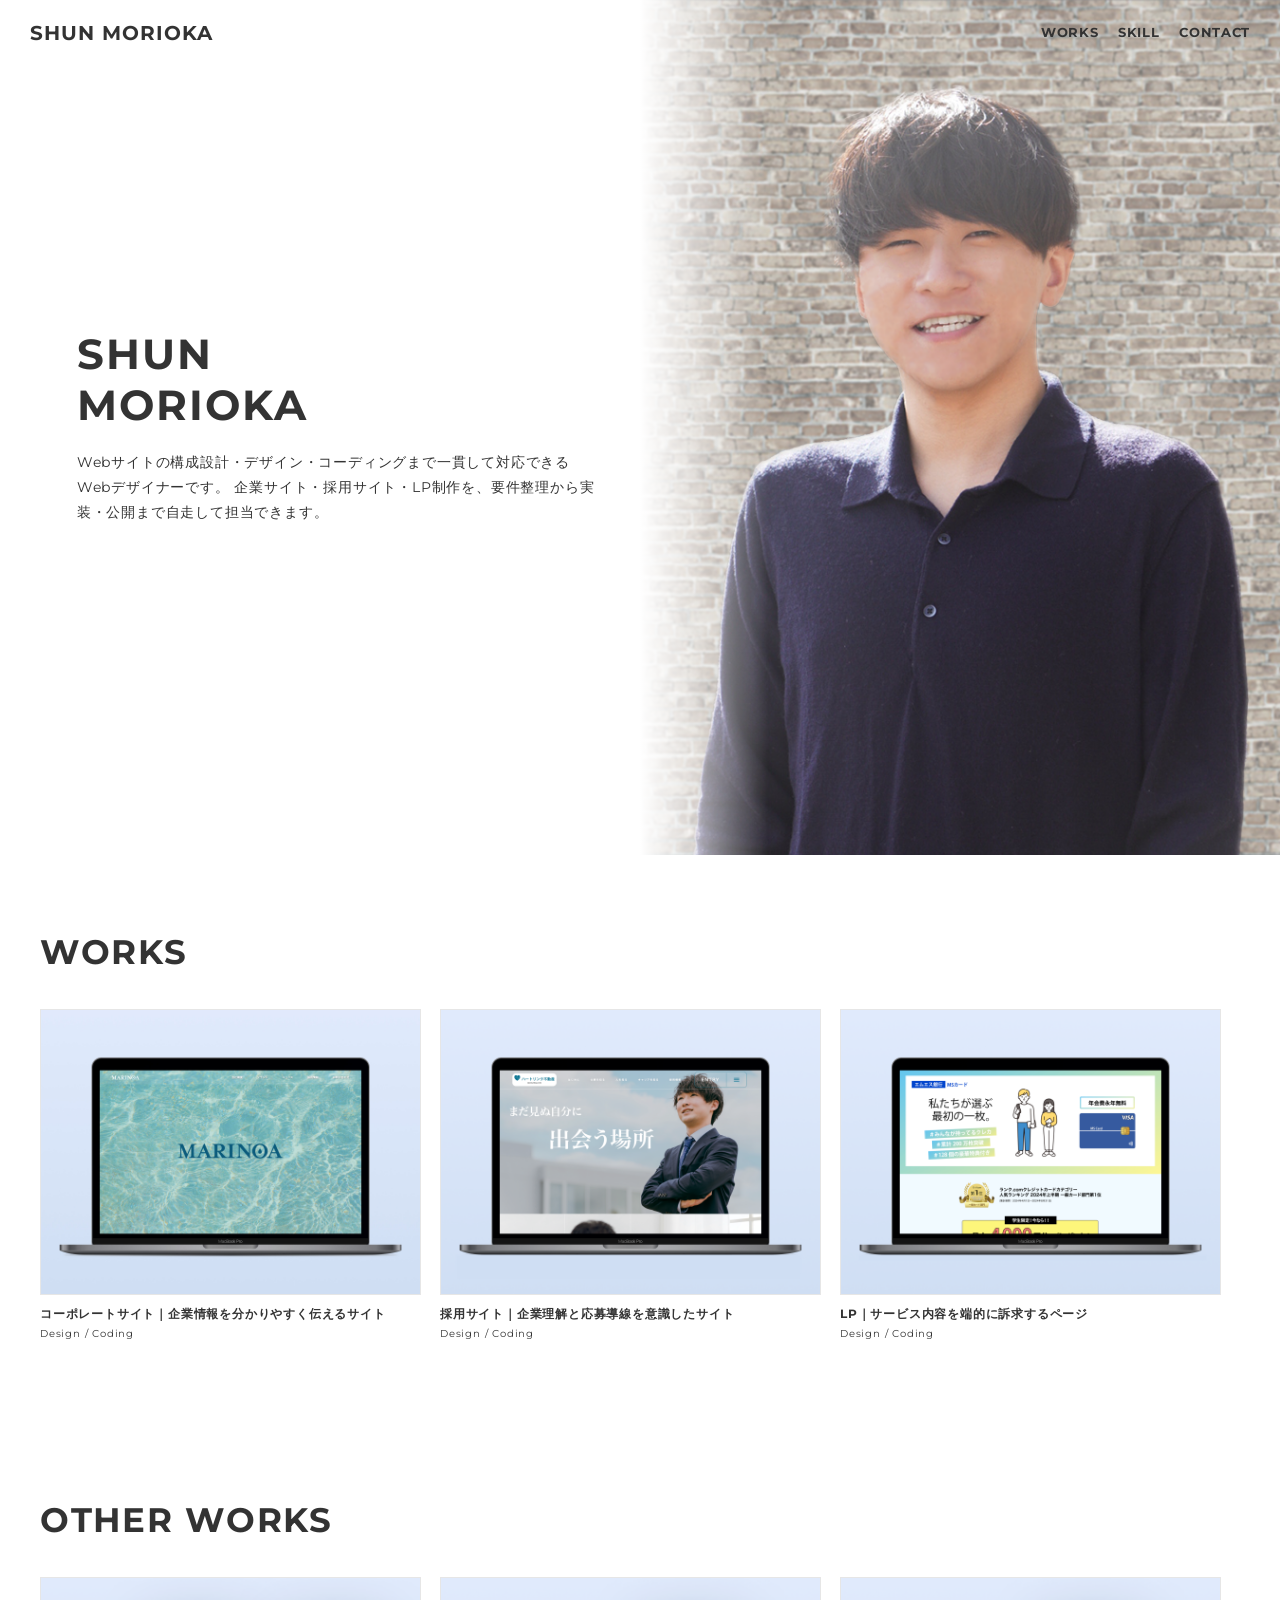
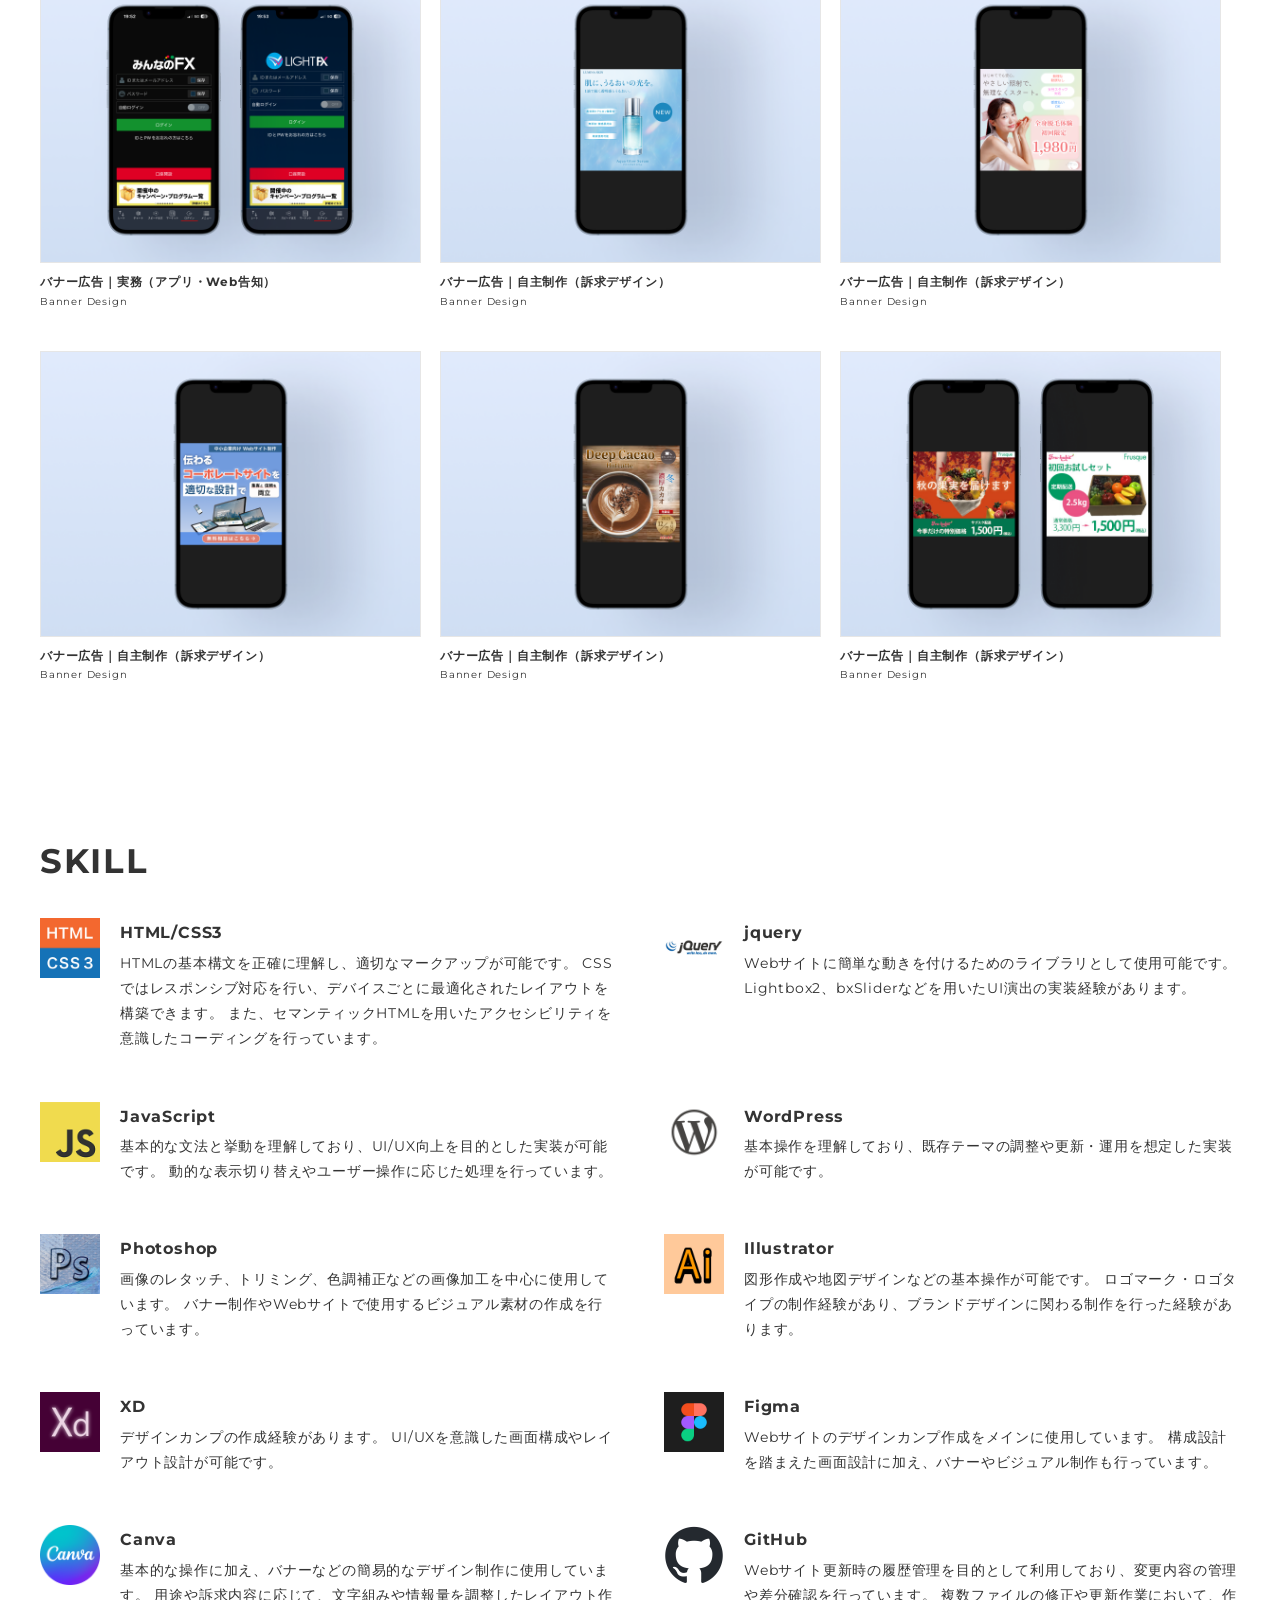
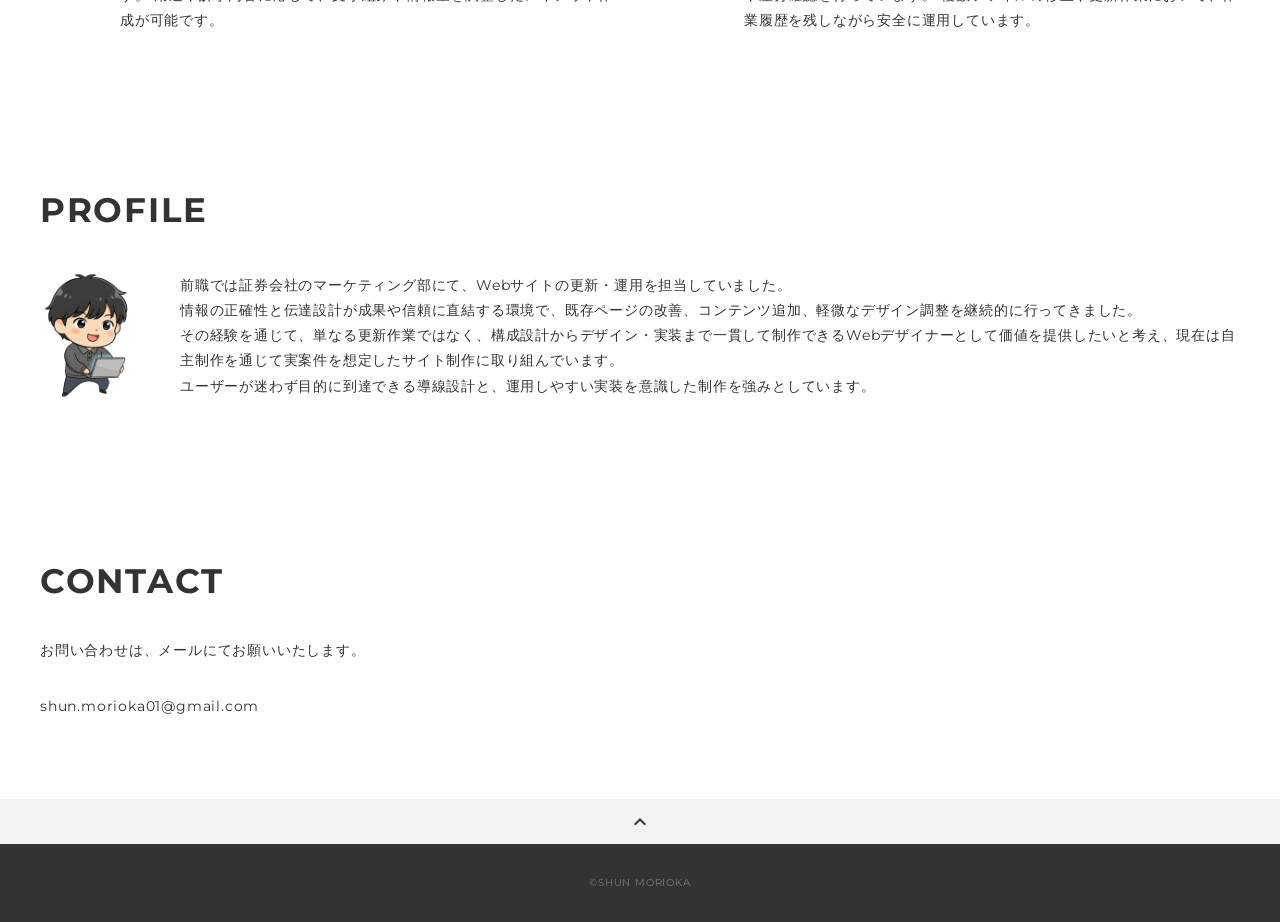
==== commit ecd9a1ea: "自己紹介文等の修正" ====
--- a/index.html
+++ b/index.html
@@ -48,8 +48,8 @@
         <div class="split-body">
           <p class="split-title">SHUN<br>MORIOKA</p>
           <p class="split-text">
-            事業会社にて自社Webサイトの更新・運用を担当してきました。<br>
-            制作会社と連携しながら内容確認や修正指示を行い、現在はWebデザイナー業務を想定した構成設計・自主制作に注力しています。<br>
+            Webサイトの構成設計・デザイン・コーディングまで一貫して対応できるWebデザイナーです。
+            企業サイト・採用サイト・LP制作を、要件整理から実装・公開まで自走して担当できます。
           </p>
         </div>
         <div class="split-img"></div>
@@ -230,9 +230,10 @@
           <div class="profile-item">
             <p class="profile-img"><img src="./img/man.png" alt="" width="864" height="1184"></p>
             <p class="profile-text">
-              構成設計からデザイン、実装までを一貫して行うWeb制作に取り組んでいます。<br>
-              事業会社でのWeb担当経験を通じて、制作会社と連携したサイト更新・運用や修正指示の実務を経験してきました。<br>
-              制作においては、見た目を整えることにとどまらず、『何を、どの順序で伝えるか』を重視した情報設計を大切にしており、本ポートフォリオではその考え方と制作意図が伝わる実務想定のアウトプットをまとめています。<br>
+              前職では証券会社のマーケティング部にて、Webサイトの更新・運用を担当していました。<br>
+              情報の正確性と伝達設計が成果や信頼に直結する環境で、既存ページの改善、コンテンツ追加、軽微なデザイン調整を継続的に行ってきました。<br>
+              その経験を通じて、単なる更新作業ではなく、構成設計からデザイン・実装まで一貫して制作できるWebデザイナーとして価値を提供したいと考え、現在は自主制作を通じて実案件を想定したサイト制作に取り組んでいます。<br>
+              ユーザーが迷わず目的に到達できる導線設計と、運用しやすい実装を意識した制作を強みとしています。<br>
             </p>
           </div>
         </div>
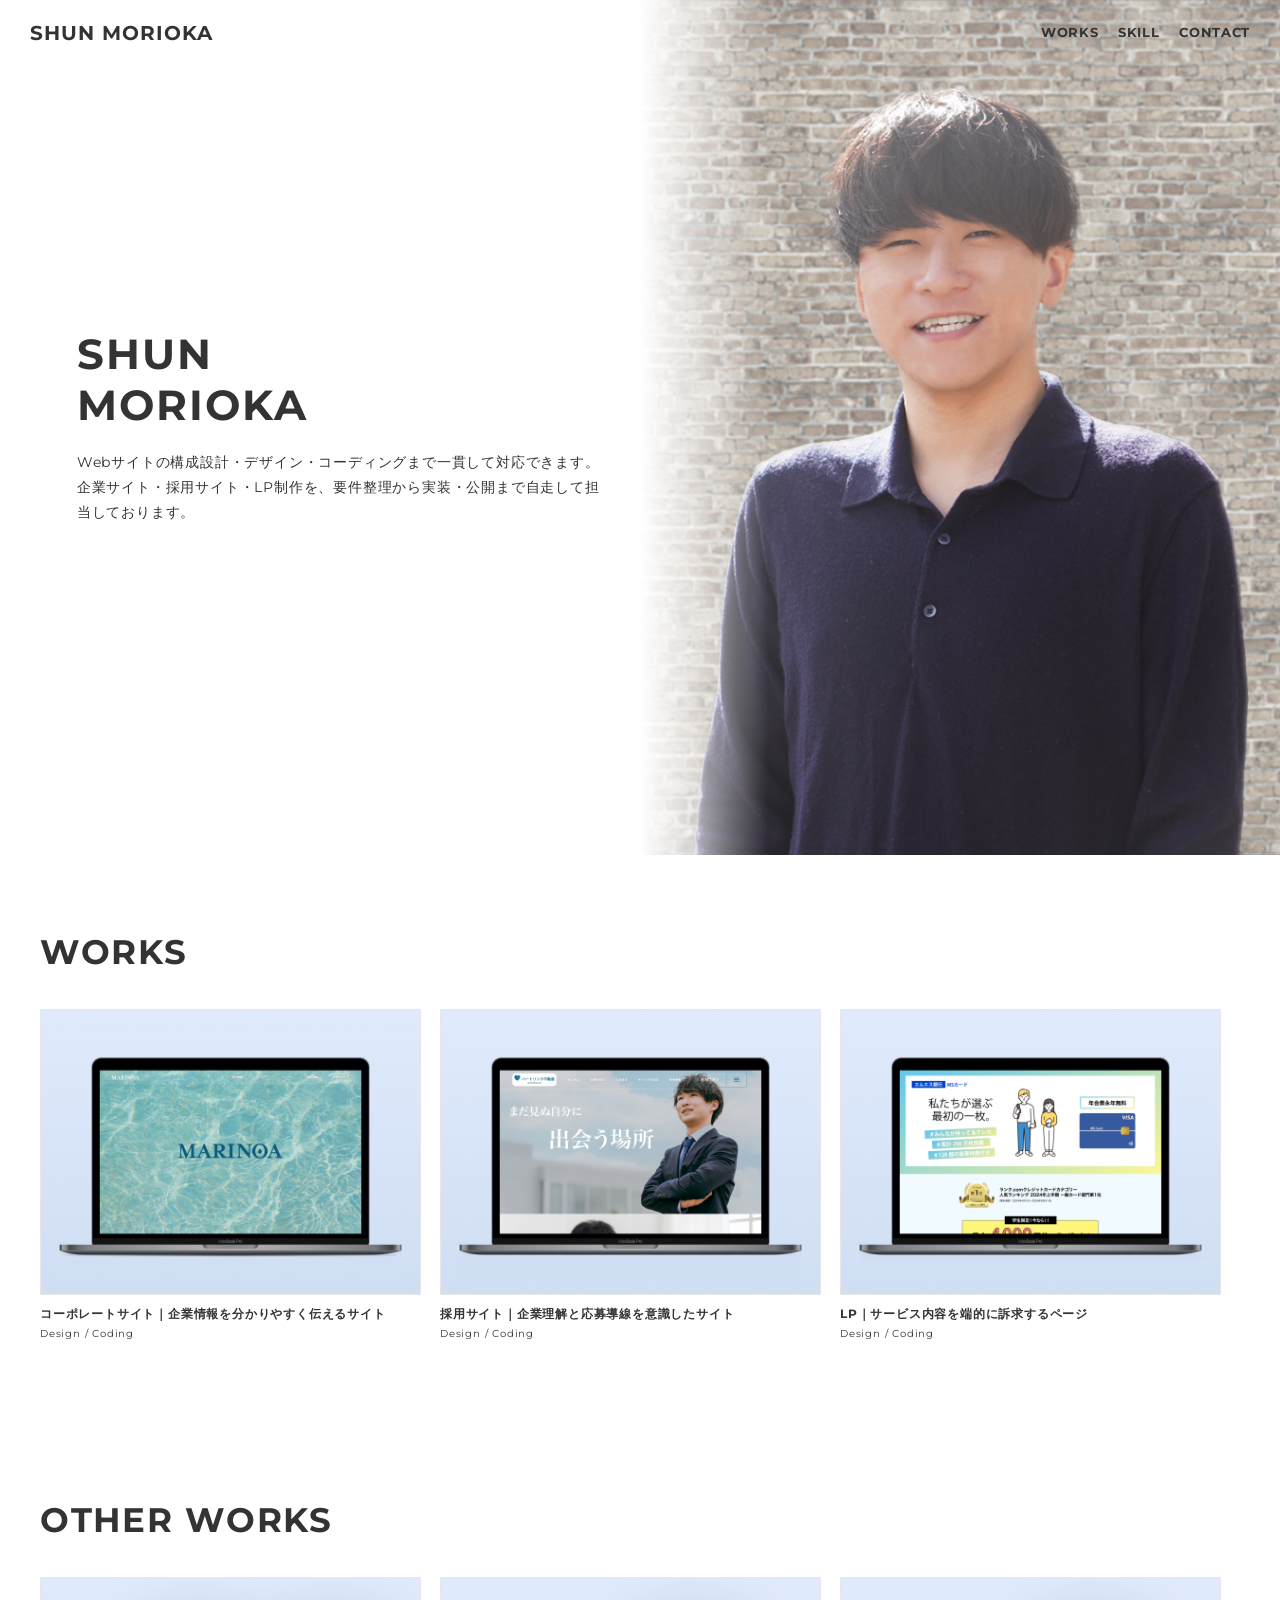
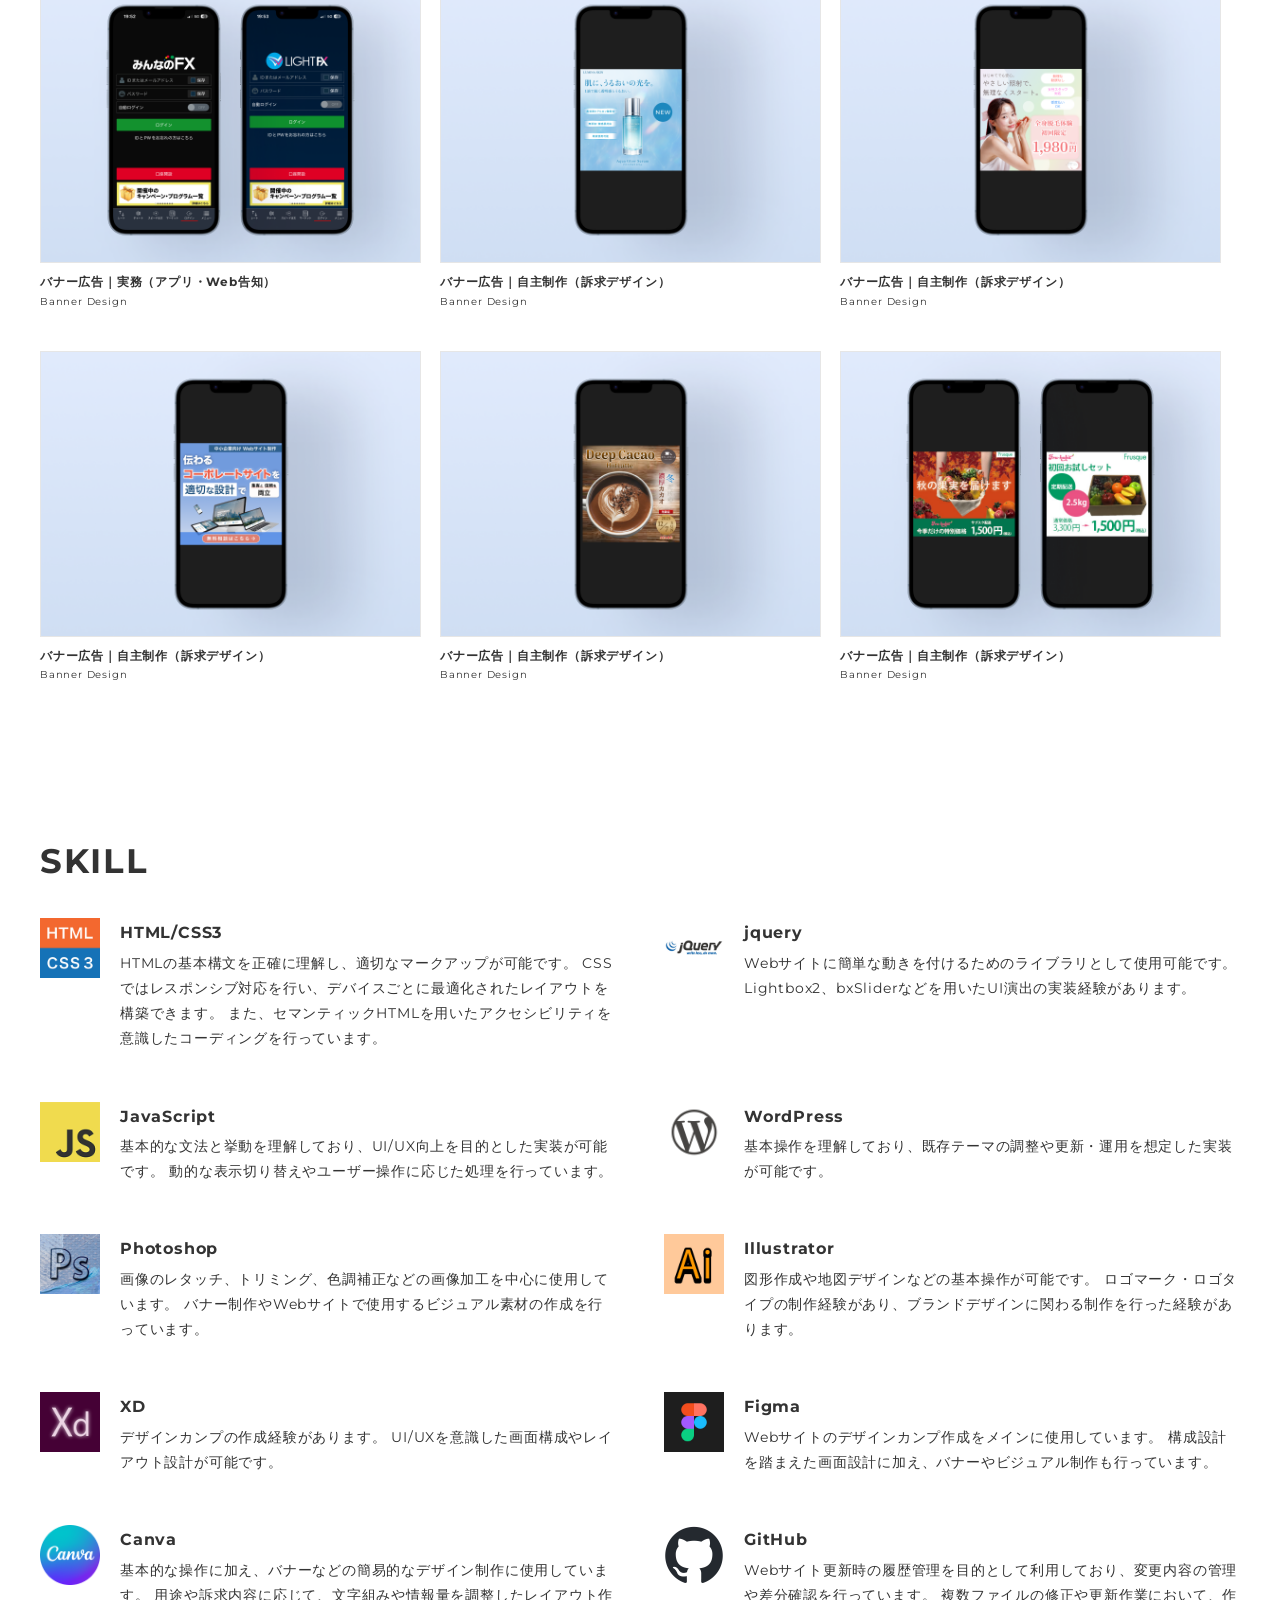
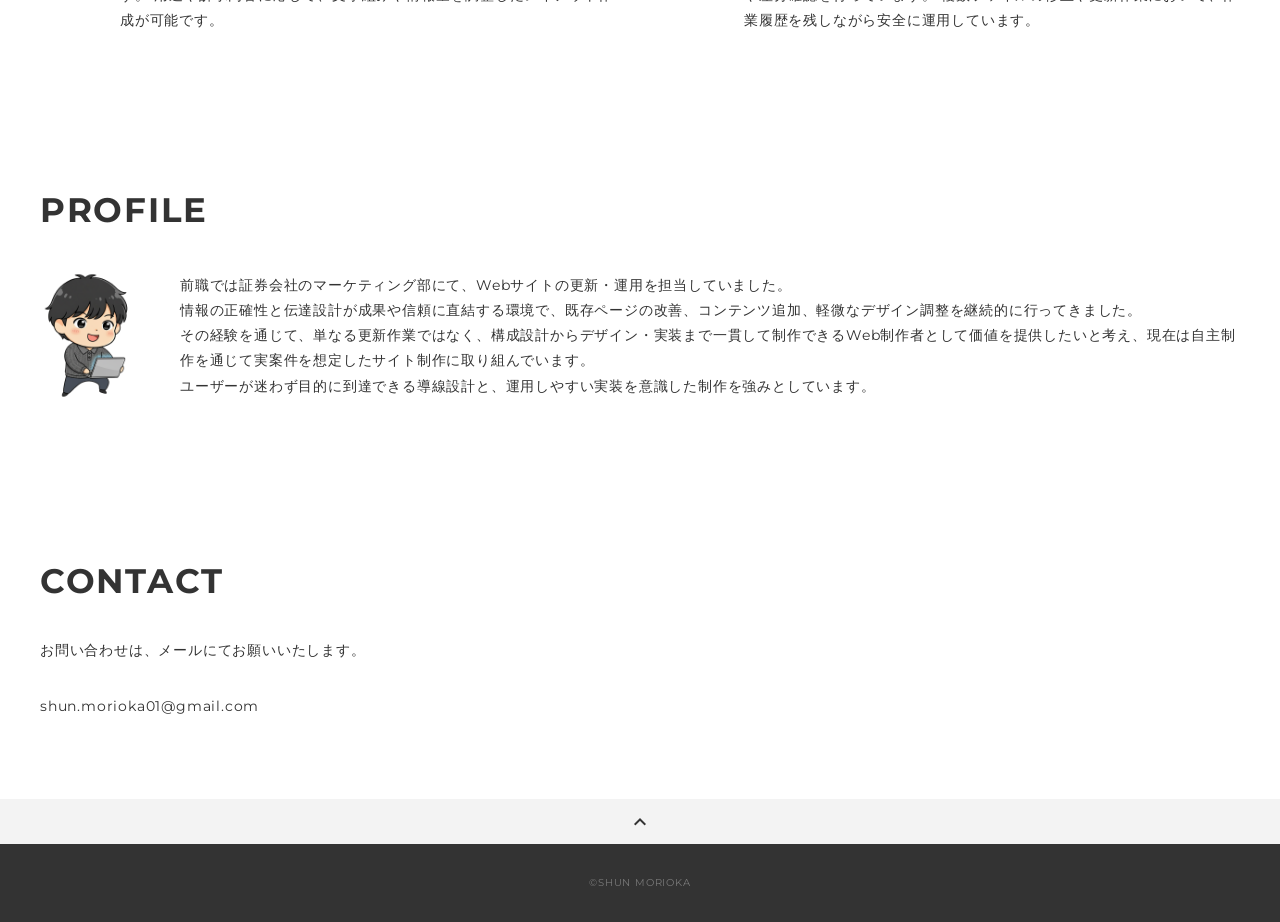
==== commit d3cc1380: "TOP微修正" ====
--- a/index.html
+++ b/index.html
@@ -48,8 +48,8 @@
         <div class="split-body">
           <p class="split-title">SHUN<br>MORIOKA</p>
           <p class="split-text">
-            Webサイトの構成設計・デザイン・コーディングまで一貫して対応できるWebデザイナーです。
-            企業サイト・採用サイト・LP制作を、要件整理から実装・公開まで自走して担当できます。
+            Webサイトの構成設計・デザイン・コーディングまで一貫して対応できます。<br>
+            企業サイト・採用サイト・LP制作を、要件整理から実装・公開まで自走して担当しております。
           </p>
         </div>
         <div class="split-img"></div>
@@ -232,7 +232,7 @@
             <p class="profile-text">
               前職では証券会社のマーケティング部にて、Webサイトの更新・運用を担当していました。<br>
               情報の正確性と伝達設計が成果や信頼に直結する環境で、既存ページの改善、コンテンツ追加、軽微なデザイン調整を継続的に行ってきました。<br>
-              その経験を通じて、単なる更新作業ではなく、構成設計からデザイン・実装まで一貫して制作できるWebデザイナーとして価値を提供したいと考え、現在は自主制作を通じて実案件を想定したサイト制作に取り組んでいます。<br>
+              その経験を通じて、単なる更新作業ではなく、構成設計からデザイン・実装まで一貫して制作できるWeb制作者として価値を提供したいと考え、現在は自主制作を通じて実案件を想定したサイト制作に取り組んでいます。<br>
               ユーザーが迷わず目的に到達できる導線設計と、運用しやすい実装を意識した制作を強みとしています。<br>
             </p>
           </div>
